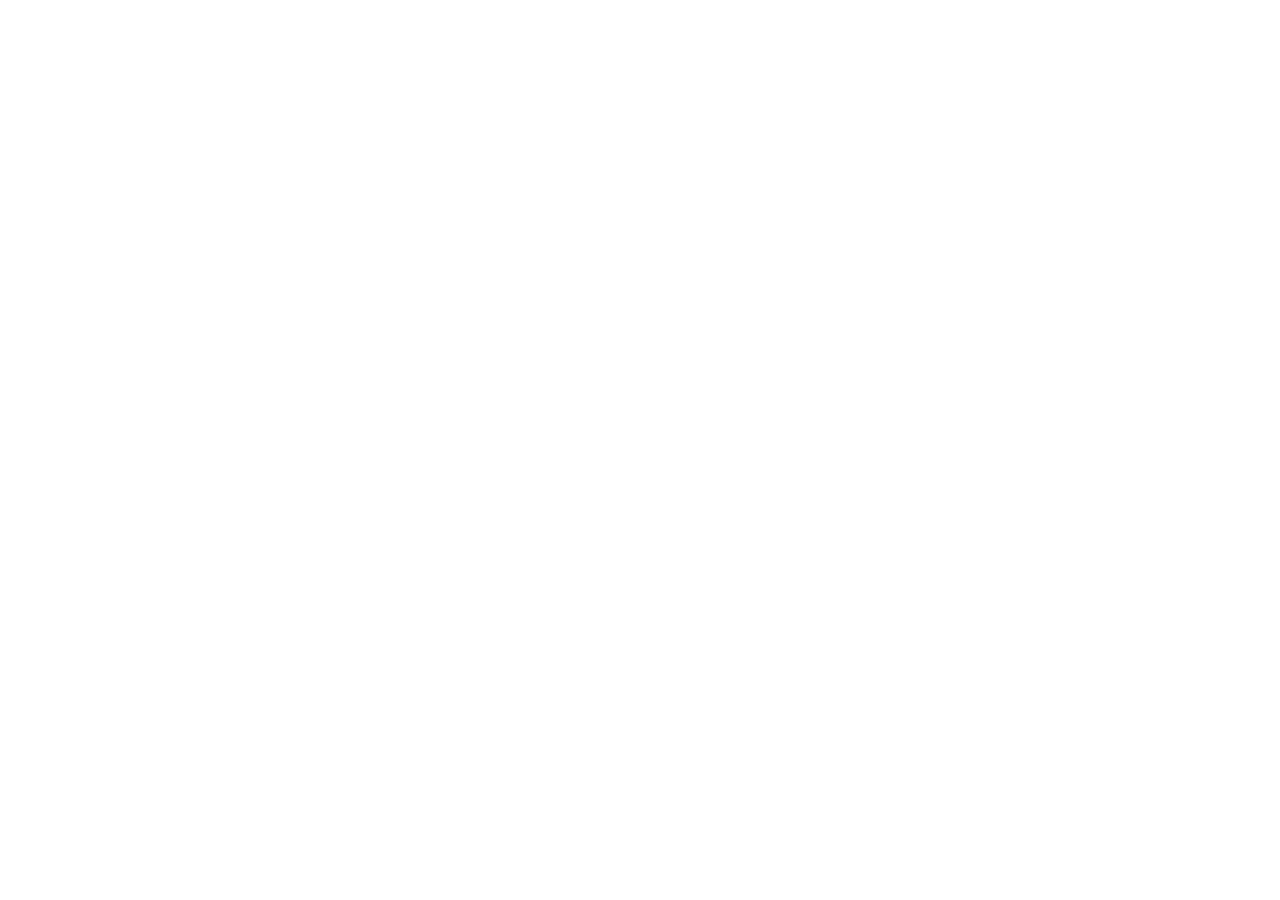
==== index.html @ e165a256 "Update index.html" ====
<!DOCTYPE html>
<html lang="en">

<head>
    <meta charset="UTF-8">
    <meta name="viewport" content="width=device-width, initial-scale=1.0">

    <title>Amruth Sagar HV | System Administrator | Cybersecurity</title>

    <meta name="description"
        content="Amruth Sagar HV - System Administrator, Linux Administrator, Windows Administrator, Network Support, Troubleshooting, Ethical Hacking and Security Researching.">

    <meta name="author" content="Amruth Sagar HV">

    <!-- Google Fonts -->
    <link rel="preconnect" href="https://fonts.googleapis.com">
    <link rel="preconnect" href="https://fonts.gstatic.com" crossorigin>

    <link
        href="https://fonts.googleapis.com/css2?family=Fira+Code:wght@300;400;500;600;700&family=Orbitron:wght@400;500;600;700;800;900&display=swap"
        rel="stylesheet">

    <style>

        /* =========================================================
           GLOBAL
        ========================================================= */

        :root {
            --bg: #020604;
            --bg2: #050b08;
            --panel: #07110c;
            --panel2: #0a1710;

            --green: #00ff66;
            --green2: #00cc55;
            --green3: #00ff9c;

            --text: #d8ffe5;
            --muted: #78a98a;

            --border: rgba(0,255,102,0.22);

            --shadow:
                0 0 10px rgba(0,255,102,0.12),
                0 0 30px rgba(0,255,102,0.06);

            --danger: #ff315d;
            --warning: #ffe600;
        }

        * {
            margin: 0;
            padding: 0;
            box-sizing: border-box;
        }

        html {
            scroll-behavior: smooth;
            background: var(--bg);
        }

        body {
            background:
                radial-gradient(circle at 20% 10%, rgba(0,255,102,0.07), transparent 25%),
                radial-gradient(circle at 80% 40%, rgba(0,255,156,0.04), transparent 25%),
                var(--bg);

            color: var(--text);

            font-family: "Fira Code", monospace;

            overflow-x: hidden;
        }

        a {
            color: inherit;
            text-decoration: none;
        }

        ::selection {
            background: var(--green);
            color: #000;
        }


        /* =========================================================
           MATRIX BACKGROUND
        ========================================================= */

        #matrix {
            position: fixed;
            inset: 0;

            width: 100%;
            height: 100%;

            z-index: -5;

            opacity: 0.11;

            pointer-events: none;
        }


        /* =========================================================
           SCANLINES
        ========================================================= */

        body::before {
            content: "";

            position: fixed;
            inset: 0;

            pointer-events: none;

            z-index: 9999;

            background:
                repeating-linear-gradient(
                    to bottom,
                    rgba(0,255,102,0.025) 0px,
                    rgba(0,255,102,0.025) 1px,
                    transparent 1px,
                    transparent 4px
                );

            opacity: 0.45;
        }


        /* =========================================================
           CYBER GRID
        ========================================================= */

        body::after {
            content: "";

            position: fixed;
            inset: 0;

            pointer-events: none;

            z-index: -4;

            background-image:
                linear-gradient(rgba(0,255,102,0.025) 1px, transparent 1px),
                linear-gradient(90deg, rgba(0,255,102,0.025) 1px, transparent 1px);

            background-size: 50px 50px;

            mask-image: linear-gradient(
                to bottom,
                black,
                transparent 85%
            );
        }


        /* =========================================================
           HEADER
        ========================================================= */

        header {
            position: fixed;

            top: 0;
            left: 0;

            width: 100%;

            z-index: 1000;

            background: rgba(2,6,4,0.90);

            backdrop-filter: blur(12px);

            border-bottom: 1px solid var(--border);

            box-shadow:
                0 0 25px rgba(0,255,102,0.06);
        }

        .nav-container {
            max-width: 1250px;

            margin: auto;

            min-height: 75px;

            padding: 0 25px;

            display: flex;

            align-items: center;

            justify-content: space-between;
        }

        .brand {
            font-family: "Orbitron", sans-serif;

            font-weight: 700;

            color: var(--green);

            font-size: 20px;

            letter-spacing: 1px;

            text-shadow:
                0 0 5px var(--green),
                0 0 15px rgba(0,255,102,0.35);
        }

        .brand::before {
            content: "> ";

            color: var(--green3);
        }

        .brand span {
            color: white;
        }

        nav ul {
            display: flex;

            list-style: none;

            gap: 8px;
        }

        nav a {
            display: block;

            padding: 11px 14px;

            color: #91bda0;

            font-size: 13px;

            border: 1px solid transparent;

            transition: 0.3s;
        }

        nav a:hover,
        nav li.active a {
            color: var(--green);

            border-color: var(--border);

            background: rgba(0,255,102,0.05);

            box-shadow:
                inset 0 0 15px rgba(0,255,102,0.04),
                0 0 12px rgba(0,255,102,0.08);
        }

        nav a::before {
            content: "[ ";

            color: #345840;
        }

        nav a::after {
            content: " ]";

            color: #345840;
        }

        .menu-btn {
            display: none;

            border: 1px solid var(--green);

            background: transparent;

            color: var(--green);

            padding: 8px 12px;

            cursor: pointer;

            font-size: 20px;
        }


        /* =========================================================
           HERO
        ========================================================= */

        #header {
            min-height: 100vh;

            display: flex;

            align-items: center;

            justify-content: center;

            position: relative;

            padding: 100px 20px 60px;

            overflow: hidden;
        }

        .hero {
            width: 100%;

            max-width: 1100px;

            margin: auto;

            position: relative;

            z-index: 2;
        }

        .terminal-window {
            background:
                linear-gradient(
                    145deg,
                    rgba(0,255,102,0.04),
                    rgba(0,0,0,0.20)
                );

            border: 1px solid rgba(0,255,102,0.28);

            box-shadow:
                0 0 30px rgba(0,255,102,0.07),
                inset 0 0 50px rgba(0,255,102,0.015);

            border-radius: 8px;

            overflow: hidden;
        }

        .terminal-header {
            height: 42px;

            display: flex;

            align-items: center;

            padding: 0 15px;

            border-bottom: 1px solid rgba(0,255,102,0.15);

            background: rgba(0,255,102,0.025);
        }

        .terminal-dot {
            width: 11px;
            height: 11px;

            border-radius: 50%;

            margin-right: 8px;

            border: 1px solid rgba(255,255,255,0.2);
        }

        .terminal-dot.red {
            background: #ff315d;
        }

        .terminal-dot.yellow {
            background: #ffe600;
        }

        .terminal-dot.green {
            background: #00ff66;
        }

        .terminal-title {
            margin-left: 12px;

            color: #628a70;

            font-size: 12px;
        }

        .terminal-body {
            padding: 55px 60px 65px;
        }

        .terminal-line {
            color: var(--green);

            font-size: 15px;

            margin-bottom: 20px;
        }

        .terminal-line span {
            color: white;
        }

        .hero h1 {
            font-family: "Orbitron", sans-serif;

            font-size: clamp(40px, 7vw, 82px);

            line-height: 1;

            color: #f0fff5;

            letter-spacing: 2px;

            margin-bottom: 18px;

            text-shadow:
                0 0 8px rgba(255,255,255,0.18),
                0 0 25px rgba(0,255,102,0.16);
        }

        .hero h1 .green {
            color: var(--green);

            text-shadow:
                0 0 5px var(--green),
                0 0 25px rgba(0,255,102,0.3);
        }

        .hero-role {
            font-family: "Orbitron", sans-serif;

            color: var(--green3);

            font-size: clamp(18px, 3vw, 28px);

            letter-spacing: 3px;

            margin-bottom: 25px;
        }

        .hero-role::before {
            content: "root@amruth:~$ ";

            color: #5c8469;

            font-family: "Fira Code", monospace;

            font-size: 14px;

            letter-spacing: 0;
        }

        .typing {
            min-height: 30px;

            color: #8fc8a2;

            font-size: 16px;

            margin-bottom: 32px;
        }

        .cursor {
            color: var(--green);

            animation: blink 0.8s infinite;
        }

        @keyframes blink {
            50% {
                opacity: 0;
            }
        }


        /* =========================================================
           STATUS
        ========================================================= */

        .status-grid {
            display: grid;

            grid-template-columns:
                repeat(4, 1fr);

            gap: 12px;

            margin: 30px 0;
        }

        .status-box {
            border: 1px solid rgba(0,255,102,0.18);

            background: rgba(0,255,102,0.025);

            padding: 15px;

            text-align: center;
        }

        .status-box small {
            display: block;

            color: #527961;

            font-size: 10px;

            text-transform: uppercase;

            margin-bottom: 7px;
        }

        .status-box strong {
            color: var(--green);

            font-size: 14px;
        }

        .online-dot {
            display: inline-block;

            width: 7px;
            height: 7px;

            border-radius: 50%;

            background: var(--green);

            box-shadow:
                0 0 7px var(--green);

            margin-right: 5px;
        }


        /* =========================================================
           BUTTONS
        ========================================================= */

        .button-row {
            display: flex;

            gap: 15px;

            flex-wrap: wrap;

            margin-top: 30px;
        }

        .cyber-btn {
            display: inline-flex;

            align-items: center;

            justify-content: center;

            min-width: 190px;

            padding: 14px 22px;

            color: var(--green);

            background: rgba(0,255,102,0.025);

            border: 1px solid var(--green);

            font-family: "Fira Code", monospace;

            font-size: 13px;

            font-weight: 600;

            transition: 0.3s;

            position: relative;

            overflow: hidden;
        }

        .cyber-btn:hover {
            background: var(--green);

            color: #000;

            box-shadow:
                0 0 10px var(--green),
                0 0 30px rgba(0,255,102,0.25);

            transform: translateY(-2px);
        }

        .cyber-btn::before {
            content: "> ";

            margin-right: 8px;
        }

        .cyber-btn.secondary {
            border-color: #40694d;

            color: #90b89c;
        }

        .cyber-btn.secondary:hover {
            color: #000;

            background: var(--green3);

            border-color: var(--green3);
        }


        /* =========================================================
           SECTION
        ========================================================= */

        section {
            padding: 110px 20px;

            position: relative;
        }

        .section-container {
            max-width: 1200px;

            margin: auto;
        }

        .section-heading {
            margin-bottom: 55px;
        }

        .section-command {
            color: #557d63;

            font-size: 13px;

            margin-bottom: 12px;
        }

        .section-command span {
            color: var(--green);
        }

        .section-heading h2 {
            font-family: "Orbitron", sans-serif;

            color: white;

            font-size: clamp(27px, 5vw, 45px);

            letter-spacing: 1px;
        }

        .section-heading h2 span {
            color: var(--green);
        }

        .section-heading p {
            margin-top: 12px;

            color: #668c74;

            font-size: 13px;
        }


        /* =========================================================
           PORTFOLIO
        ========================================================= */

        #portfolio {
            border-top: 1px solid rgba(0,255,102,0.08);
        }

        .portfolio-grid {
            display: grid;

            grid-template-columns:
                repeat(4, 1fr);

            gap: 18px;
        }

        .portfolio-card {
            position: relative;

            min-height: 270px;

            overflow: hidden;

            background: var(--panel);

            border: 1px solid rgba(0,255,102,0.18);

            transition: 0.4s;
        }

        .portfolio-card:hover {
            border-color: var(--green);

            transform: translateY(-7px);

            box-shadow:
                0 0 15px rgba(0,255,102,0.14),
                0 15px 35px rgba(0,0,0,0.35);
        }

        .portfolio-card img {
            width: 100%;

            height: 170px;

            object-fit: cover;

            display: block;

            opacity: 0.55;

            filter:
                grayscale(60%)
                contrast(1.15);

            transition: 0.4s;
        }

        .portfolio-card:hover img {
            opacity: 0.28;

            transform: scale(1.05);

            filter:
                grayscale(30%)
                contrast(1.25);
        }

        .portfolio-overlay {
            position: absolute;

            inset: 0;

            background:
                linear-gradient(
                    transparent 25%,
                    rgba(2,6,4,0.98) 72%
                );
        }

        .portfolio-content {
            position: absolute;

            left: 18px;
            right: 18px;
            bottom: 17px;
        }

        .portfolio-number {
            color: #4b7258;

            font-size: 10px;

            margin-bottom: 7px;
        }

        .portfolio-content h3 {
            font-family: "Orbitron", sans-serif;

            color: white;

            font-size: 15px;

            margin-bottom: 12px;
        }

        .portfolio-content h3 span {
            color: var(--green);
        }

        .portfolio-links {
            display: flex;

            gap: 10px;
        }

        .portfolio-links a {
            width: 29px;
            height: 29px;

            display: flex;

            align-items: center;
            justify-content: center;

            border: 1px solid rgba(0,255,102,0.22);

            color: #72a382;

            font-size: 11px;

            transition: 0.3s;
        }

        .portfolio-links a:hover {
            color: #000;

            background: var(--green);

            border-color: var(--green);

            box-shadow: 0 0 10px rgba(0,255,102,0.4);
        }

        .view-all {
            display: block;

            width: max-content;

            margin: 45px auto 0;

            padding: 13px 25px;

            border: 1px solid #456d51;

            color: #86ad92;

            font-size: 13px;

            transition: 0.3s;
        }

        .view-all:hover {
            border-color: var(--green);

            color: var(--green);

            box-shadow: 0 0 15px rgba(0,255,102,0.1);
        }


        /* =========================================================
           SKILLS
        ========================================================= */

        #services {
            background:
                linear-gradient(
                    180deg,
                    rgba(0,255,102,0.015),
                    rgba(0,0,0,0.18)
                );
        }

        .skills-terminal {
            background: var(--panel);

            border: 1px solid rgba(0,255,102,0.20);

            padding: 30px;

            box-shadow: var(--shadow);
        }

        .skill {
            margin-bottom: 28px;
        }

        .skill:last-child {
            margin-bottom: 0;
        }

        .skill-top {
            display: flex;

            justify-content: space-between;

            margin-bottom: 9px;

            color: #a6d4b4;

            font-size: 13px;
        }

        .skill-top strong {
            color: var(--green);

            font-weight: 500;
        }

        .skill-bar {
            width: 100%;

            height: 8px;

            background: #0d1c13;

            border: 1px solid rgba(0,255,102,0.10);

            overflow: hidden;
        }

        .skill-fill {
            height: 100%;

            width: 0;

            background:
                repeating-linear-gradient(
                    90deg,
                    var(--green) 0,
                    var(--green) 8px,
                    #008f43 8px,
                    #008f43 10px
                );

            box-shadow:
                0 0 10px rgba(0,255,102,0.4);

            transition:
                width 1.5s cubic-bezier(.17,.67,.25,1);
        }

        .skill-meta {
            color: #42634d;

            font-size: 10px;

            margin-top: 6px;
        }


        /* =========================================================
           CONTACT
        ========================================================= */

        #contact {
            border-top: 1px solid rgba(0,255,102,0.08);
        }

        .contact-grid {
            display: grid;

            grid-template-columns:
                1fr 1fr;

            gap: 35px;
        }

        .contact-terminal,
        .contact-info {
            background: var(--panel);

            border: 1px solid rgba(0,255,102,0.18);

            padding: 30px;

            box-shadow: var(--shadow);
        }

        .terminal-label {
            color: var(--green);

            font-size: 12px;

            margin-bottom: 25px;
        }

        .contact-form input,
        .contact-form textarea {
            width: 100%;

            margin-bottom: 15px;

            padding: 14px 15px;

            background: #030906;

            border: 1px solid #1b3a25;

            color: var(--text);

            font-family: "Fira Code", monospace;

            outline: none;

            transition: 0.3s;
        }

        .contact-form textarea {
            resize: vertical;

            min-height: 145px;
        }

        .contact-form input:focus,
        .contact-form textarea:focus {
            border-color: var(--green);

            box-shadow:
                0 0 12px rgba(0,255,102,0.08);
        }

        .contact-form input::placeholder,
        .contact-form textarea::placeholder {
            color: #41614b;
        }

        .submit-btn {
            width: 100%;

            padding: 14px;

            background: transparent;

            border: 1px solid var(--green);

            color: var(--green);

            font-family: "Fira Code", monospace;

            font-weight: 600;

            cursor: pointer;

            transition: 0.3s;
        }

        .submit-btn:hover {
            color: #000;

            background: var(--green);

            box-shadow: 0 0 20px rgba(0,255,102,0.25);
        }

        .contact-item {
            display: flex;

            gap: 17px;

            padding: 20px 0;

            border-bottom: 1px dashed rgba(0,255,102,0.13);
        }

        .contact-item:last-child {
            border-bottom: none;
        }

        .contact-icon {
            min-width: 40px;

            height: 40px;

            display: flex;

            align-items: center;
            justify-content: center;

            border: 1px solid var(--green);

            color: var(--green);

            font-size: 13px;

            box-shadow:
                0 0 10px rgba(0,255,102,0.08);
        }

        .contact-item small {
            display: block;

            color: #4c7458;

            font-size: 10px;

            text-transform: uppercase;

            margin-bottom: 6px;
        }

        .contact-item p,
        .contact-item a {
            color: #a5cdb1;

            font-size: 13px;

            line-height: 1.7;
        }

        .contact-item a:hover {
            color: var(--green);
        }

        .social-links {
            display: flex;

            gap: 10px;

            margin-top: 25px;
        }

        .social-links a {
            width: 42px;
            height: 42px;

            display: flex;

            align-items: center;
            justify-content: center;

            border: 1px solid #31553b;

            color: #7aa487;

            font-size: 12px;

            transition: 0.3s;
        }

        .social-links a:hover {
            color: #000;

            background: var(--green);

            border-color: var(--green);

            box-shadow: 0 0 12px rgba(0,255,102,0.35);
        }


        /* =========================================================
           FOOTER
        ========================================================= */

        footer {
            border-top: 1px solid rgba(0,255,102,0.15);

            background: #010302;

            padding: 28px 20px;
        }

        .footer-container {
            max-width: 1200px;

            margin: auto;

            display: flex;

            justify-content: space-between;

            gap: 20px;

            flex-wrap: wrap;

            color: #52745d;

            font-size: 11px;
        }

        .footer-container strong {
            color: var(--green);
        }

        .footer-right a {
            color: #78a184;
        }

        .footer-right a:hover {
            color: var(--green);
        }


        /* =========================================================
           GLITCH EFFECT
        ========================================================= */

        .glitch {
            position: relative;
        }

        .glitch::before,
        .glitch::after {
            content: attr(data-text);

            position: absolute;

            left: 0;
            top: 0;

            width: 100%;

            overflow: hidden;

            opacity: 0;
        }

        .glitch:hover::before {
            opacity: 0.6;

            color: #00ffff;

            transform: translate(2px, -1px);
        }

        .glitch:hover::after {
            opacity: 0.5;

            color: #ff0055;

            transform: translate(-2px, 1px);
        }


        /* =========================================================
           SCROLL TOP
        ========================================================= */

        #topBtn {
            position: fixed;

            right: 20px;
            bottom: 20px;

            width: 42px;
            height: 42px;

            display: none;

            align-items: center;
            justify-content: center;

            border: 1px solid var(--green);

            background: rgba(2,6,4,0.9);

            color: var(--green);

            cursor: pointer;

            z-index: 100;

            transition: 0.3s;
        }

        #topBtn:hover {
            color: #000;

            background: var(--green);

            box-shadow: 0 0 15px rgba(0,255,102,0.35);
        }


        /* =========================================================
           RESPONSIVE
        ========================================================= */

        @media (max-width: 1000px) {

            .portfolio-grid {
                grid-template-columns:
                    repeat(2, 1fr);
            }

            .status-grid {
                grid-template-columns:
                    repeat(2, 1fr);
            }

        }


        @media (max-width: 800px) {

            .menu-btn {
                display: block;
            }

            nav {
                position: absolute;

                top: 75px;
                left: 0;

                width: 100%;

                display: none;

                background: rgba(2,6,4,0.98);

                border-bottom: 1px solid var(--border);
            }

            nav.open {
                display: block;
            }

            nav ul {
                flex-direction: column;

                padding: 15px 20px;
            }

            nav a {
                width: 100%;
            }

            .terminal-body {
                padding: 40px 25px 45px;
            }

            .contact-grid {
                grid-template-columns: 1fr;
            }

        }


        @media (max-width: 600px) {

            .brand {
                font-size: 15px;
            }

            .hero h1 {
                font-size: 38px;
            }

            .hero-role {
                font-size: 17px;

                letter-spacing: 1px;
            }

            .hero-role::before {
                display: block;

                margin-bottom: 7px;
            }

            .status-grid {
                grid-template-columns:
                    repeat(2, 1fr);
            }

            .portfolio-grid {
                grid-template-columns: 1fr;
            }

            .button-row {
                flex-direction: column;
            }

            .cyber-btn {
                width: 100%;
            }

            section {
                padding: 80px 15px;
            }

            .contact-terminal,
            .contact-info,
            .skills-terminal {
                padding: 22px;
            }

        }

    </style>
</head>


<body>

    <!-- =========================================================
         MATRIX CANVAS
    ========================================================== -->

    <canvas id="matrix"></canvas>


    <!-- =========================================================
         HEADER / NAVIGATION
    ========================================================== -->

    <header>

        <div class="nav-container">

            <a href="#header" class="brand">
                AMRUTH <span>SAGAR HV</span>
            </a>

            <button class="menu-btn" id="menuBtn">
                ☰
            </button>

            <nav id="mainNav">

                <ul>

                    <li class="active">
                        <a href="#header">HOME</a>
                    </li>

                    <li>
                        <a href="#portfolio">PORTFOLIO</a>
                    </li>

                    <li>
                        <a href="#services">SKILLS</a>
                    </li>

                    <li>
                        <a href="experience.html">
                            EXPERIENCE
                        </a>
                    </li>

                    <li>
                        <a href="certificate.html">
                            CERTIFICATES
                        </a>
                    </li>

                    <li>
                        <a href="#contact">
                            CONTACT
                        </a>
                    </li>

                </ul>

            </nav>

        </div>

    </header>


    <!-- =========================================================
         HERO
    ========================================================== -->

    <section id="header">

        <div class="hero">

            <div class="terminal-window">

                <div class="terminal-header">

                    <span class="terminal-dot red"></span>
                    <span class="terminal-dot yellow"></span>
                    <span class="terminal-dot green"></span>

                    <span class="terminal-title">
                        amruth@cyber-terminal — bash
                    </span>

                </div>


                <div class="terminal-body">

                    <div class="terminal-line">
                        root@amruth:~$ <span>whoami</span>
                    </div>

                    <h1 class="glitch"
                        data-text="AMRUTH SAGAR HV">

                        AMRUTH
                        <span class="green">SAGAR HV</span>

                    </h1>


                    <div class="hero-role">
                        SYSTEM ADMINISTRATOR
                    </div>


                    <div class="typing">
                        <span id="typingText"></span>
                        <span class="cursor">█</span>
                    </div>


                    <div class="status-grid">

                        <div class="status-box">

                            <small>
                                System Status
                            </small>

                            <strong>
                                <span class="online-dot"></span>
                                ONLINE
                            </strong>

                        </div>


                        <div class="status-box">

                            <small>
                                Security
                            </small>

                            <strong>
                                ACTIVE
                            </strong>

                        </div>


                        <div class="status-box">

                            <small>
                                Experience
                            </small>

                            <strong>
                                5+ YEARS
                            </strong>

                        </div>


                        <div class="status-box">

                            <small>
                                Location
                            </small>

                            <strong>
                                BANGALORE
                            </strong>

                        </div>

                    </div>


                    <div class="terminal-line">

                        root@amruth:~$
                        <span>
                            ./open_door_to_dream_job.sh
                        </span>

                    </div>


                    <p style="
                        color:#79a88a;
                        font-size:13px;
                        line-height:1.8;
                        max-width:750px;
                    ">

                        Open Doors to Your Dream Job.

                    </p>


                    <div class="button-row">

                        <a href="Profile.html"
                           target="_blank"
                           class="cyber-btn">

                            HIRE ME

                        </a>


                        <a href="https://drive.google.com/file/d/1grGt3zdB8XJQid092lBFXY9HH1V1qfPr/view?usp=sharing"
                           target="_blank"
                           class="cyber-btn secondary">

                            DOWNLOAD RESUME

                        </a>

                    </div>

                </div>

            </div>

        </div>

    </section>


    <!-- =========================================================
         PORTFOLIO
    ========================================================== -->

    <section id="portfolio">

        <div class="section-container">

            <div class="section-heading">

                <div class="section-command">
                    root@amruth:~$ <span>ls ./portfolio</span>
                </div>

                <h2>
                    Latest <span>Works</span>
                </h2>

                <p>
                    Technical administration, infrastructure,
                    networking and cybersecurity capabilities.
                </p>

            </div>


            <div class="portfolio-grid">


                <!-- Windows -->

                <div class="portfolio-card">

                    <img src="img/work1.jpg"
                         alt="Windows Administration">

                    <div class="portfolio-overlay"></div>

                    <div class="portfolio-content">

                        <div class="portfolio-number">
                            [01] / SYSTEM
                        </div>

                        <h3>
                            Windows <span>Administration</span>
                        </h3>

                        <div class="portfolio-links">

                            <a href="https://www.linkedin.com/in/amruth-sagar-hv-542298276/"
                               target="_blank"
                               title="LinkedIn">
                                IN
                            </a>

                            <a href="https://www.github.com/hvamruth"
                               target="_blank"
                               title="GitHub">
                                GH
                            </a>

                            <a href="https://www.youtube.com/@funtechhub9061"
                               target="_blank"
                               title="YouTube">
                                YT
                            </a>

                        </div>

                    </div>

                </div>


                <!-- Linux -->

                <div class="portfolio-card">

                    <img src="img/work2.jpg"
                         alt="Linux Administration">

                    <div class="portfolio-overlay"></div>

                    <div class="portfolio-content">

                        <div class="portfolio-number">
                            [02] / SYSTEM
                        </div>

                        <h3>
                            Linux <span>Administration</span>
                        </h3>

                        <div class="portfolio-links">

                            <a href="https://www.linkedin.com/in/amruth-sagar-hv-542298276/"
                               target="_blank">
                                IN
                            </a>

                            <a href="https://www.github.com/hvamruth"
                               target="_blank">
                                GH
                            </a>

                            <a href="https://www.youtube.com/@funtechhub9061"
                               target="_blank">
                                YT
                            </a>

                        </div>

                    </div>

                </div>


                <!-- Networking -->

                <div class="portfolio-card">

                    <img src="img/work3.png"
                         alt="Networking">

                    <div class="portfolio-overlay"></div>

                    <div class="portfolio-content">

                        <div class="portfolio-number">
                            [03] / NETWORK
                        </div>

                        <h3>
                            Net<span>working</span>
                        </h3>

                        <div class="portfolio-links">

                            <a href="https://www.linkedin.com/in/amruth-sagar-hv-542298276/"
                               target="_blank">
                                IN
                            </a>

                            <a href="https://www.github.com/hvamruth"
                               target="_blank">
                                GH
                            </a>

                            <a href="https://www.youtube.com/@funtechhub9061"
                               target="_blank">
                                YT
                            </a>

                        </div>

                    </div>

                </div>


                <!-- Troubleshooting -->

                <div class="portfolio-card">

                    <img src="img/work7.jpg"
                         alt="Troubleshooting">

                    <div class="portfolio-overlay"></div>

                    <div class="portfolio-content">

                        <div class="portfolio-number">
                            [04] / SUPPORT
                        </div>

                        <h3>
                            Trouble <span>shooting</span>
                        </h3>

                        <div class="portfolio-links">

                            <a href="https://www.linkedin.com/in/amruth-sagar-hv-542298276/"
                               target="_blank">
                                IN
                            </a>

                            <a href="https://www.github.com/hvamruth"
                               target="_blank">
                                GH
                            </a>

                            <a href="https://www.youtube.com/@funtechhub9061"
                               target="_blank">
                                YT
                            </a>

                        </div>

                    </div>

                </div>


                <!-- Mail -->

                <div class="portfolio-card">

                    <img src="img/work8.png"
                         alt="Mail Configuration">

                    <div class="portfolio-overlay"></div>

                    <div class="portfolio-content">

                        <div class="portfolio-number">
                            [05] / COMMUNICATION
                        </div>

                        <h3>
                            Mail <span>Configuration</span>
                        </h3>

                        <div class="portfolio-links">

                            <a href="https://www.linkedin.com/in/amruth-sagar-hv-542298276/"
                               target="_blank">
                                IN
                            </a>

                            <a href="https://www.github.com/hvamruth"
                               target="_blank">
                                GH
                            </a>

                            <a href="https://www.youtube.com/@funtechhub9061"
                               target="_blank">
                                YT
                            </a>

                        </div>

                    </div>

                </div>


                <!-- CTF -->

                <div class="portfolio-card">

                    <img src="img/work4.png"
                         alt="CTF Challenge">

                    <div class="portfolio-overlay"></div>

                    <div class="portfolio-content">

                        <div class="portfolio-number">
                            [06] / SECURITY
                        </div>

                        <h3>
                            CTF <span>Challenge</span>
                        </h3>

                        <div class="portfolio-links">

                            <a href="https://www.linkedin.com/in/amruth-sagar-hv-542298276/"
                               target="_blank">
                                IN
                            </a>

                            <a href="https://www.github.com/hvamruth"
                               target="_blank">
                                GH
                            </a>

                            <a href="https://www.youtube.com/@funtechhub9061"
                               target="_blank">
                                YT
                            </a>

                        </div>

                    </div>

                </div>


                <!-- Security Research -->

                <div class="portfolio-card">

                    <img src="img/work5.jpg"
                         alt="Security Researching">

                    <div class="portfolio-overlay"></div>

                    <div class="portfolio-content">

                        <div class="portfolio-number">
                            [07] / SECURITY
                        </div>

                        <h3>
                            Security <span>Researching</span>
                        </h3>

                        <div class="portfolio-links">

                            <a href="https://www.linkedin.com/in/amruth-sagar-hv-542298276/"
                               target="_blank">
                                IN
                            </a>

                            <a href="https://www.github.com/hvamruth"
                               target="_blank">
                                GH
                            </a>

                            <a href="https://www.youtube.com/@funtechhub9061"
                               target="_blank">
                                YT
                            </a>

                        </div>

                    </div>

                </div>


                <!-- Backup -->

                <div class="portfolio-card">

                    <img src="img/work6.jpg"
                         alt="Data Backup and Recovery">

                    <div class="portfolio-overlay"></div>

                    <div class="portfolio-content">

                        <div class="portfolio-number">
                            [08] / DATA
                        </div>

                        <h3>
                            Data Backup and
                            <span>Recovery</span>
                        </h3>

                        <div class="portfolio-links">

                            <a href="https://www.linkedin.com/in/amruth-sagar-hv-542298276/"
                               target="_blank">
                                IN
                            </a>

                            <a href="https://www.github.com/hvamruth"
                               target="_blank">
                                GH
                            </a>

                            <a href="https://www.youtube.com/@funtechhub9061"
                               target="_blank">
                                YT
                            </a>

                        </div>

                    </div>

                </div>


            </div>


            <a href="https://github.com/hvamruth"
               target="_blank"
               class="view-all">

                root@amruth:~$ view_all --github

            </a>

        </div>

    </section>


    <!-- =========================================================
         SKILLS
    ========================================================== -->

    <section id="services">

        <div class="section-container">

            <div class="section-heading">

                <div class="section-command">
                    root@amruth:~$ <span>./security_profile.sh</span>
                </div>

                <h2>
                    Some Cool <span>Skills</span> About Me
                </h2>

                <p>
                    Core technical capabilities and security-focused skills.
                </p>

            </div>


            <div class="skills-terminal">

                <!-- Windows -->

                <div class="skill">

                    <div class="skill-top">

                        <span>
                            Windows Administration
                        </span>

                        <strong>
                            95%
                        </strong>

                    </div>

                    <div class="skill-bar">
                        <div class="skill-fill"
                             data-width="95%">
                        </div>
                    </div>

                    <div class="skill-meta">
                        SYS_ADMIN :: WINDOWS
                    </div>

                </div>


                <!-- Linux -->

                <div class="skill">

                    <div class="skill-top">

                        <span>
                            Linux Administration
                        </span>

                        <strong>
                            90%
                        </strong>

                    </div>

                    <div class="skill-bar">
                        <div class="skill-fill"
                             data-width="90%">
                        </div>
                    </div>

                    <div class="skill-meta">
                        SYS_ADMIN :: LINUX
                    </div>

                </div>


                <!-- Networking -->

                <div class="skill">

                    <div class="skill-top">

                        <span>
                            Networking
                        </span>

                        <strong>
                            85%
                        </strong>

                    </div>

                    <div class="skill-bar">
                        <div class="skill-fill"
                             data-width="85%">
                        </div>
                    </div>

                    <div class="skill-meta">
                        INFRASTRUCTURE :: NETWORK
                    </div>

                </div>


                <!-- Troubleshooting -->

                <div class="skill">

                    <div class="skill-top">

                        <span>
                            Troubleshooting
                        </span>

                        <strong>
                            90%
                        </strong>

                    </div>

                    <div class="skill-bar">
                        <div class="skill-fill"
                             data-width="90%">
                        </div>
                    </div>

                    <div class="skill-meta">
                        SUPPORT :: TROUBLESHOOTING
                    </div>

                </div>


                <!-- Ethical Hacking -->

                <div class="skill">

                    <div class="skill-top">

                        <span>
                            Ethical Hacking
                        </span>

                        <strong>
                            80%
                        </strong>

                    </div>

                    <div class="skill-bar">
                        <div class="skill-fill"
                             data-width="80%">
                        </div>
                    </div>

                    <div class="skill-meta">
                        SECURITY :: ETHICAL_HACKING
                    </div>

                </div>


                <!-- Security Researching -->

                <div class="skill">

                    <div class="skill-top">

                        <span>
                            Security Researching
                        </span>

                        <strong>
                            80%
                        </strong>

                    </div>

                    <div class="skill-bar">
                        <div class="skill-fill"
                             data-width="80%">
                        </div>
                    </div>

                    <div class="skill-meta">
                        SECURITY :: RESEARCH
                    </div>

                </div>

            </div>

        </div>

    </section>


    <!-- =========================================================
         CONTACT
    ========================================================== -->

    <section id="contact">

        <div class="section-container">

            <div class="section-heading">

                <div class="section-command">
                    root@amruth:~$ <span>connect --secure</span>
                </div>

                <h2>
                    Contact <span>Me</span>
                </h2>

                <p>
                    Initiate a secure communication request.
                </p>

            </div>


            <div class="contact-grid">


                <!-- Contact Form -->

                <div class="contact-terminal">

                    <div class="terminal-label">
                        &gt; SECURE_MESSAGE_INTERFACE
                    </div>

                    <form class="contact-form"
                          action="form.php"
                          method="POST">

                        <input
                            type="text"
                            name="name"
                            placeholder="Enter your name..."
                            required
                        >

                        <input
                            type="email"
                            name="email"
                            placeholder="Enter your email..."
                            required
                        >

                        <textarea
                            name="message"
                            placeholder="Say Something..."
                            required
                        ></textarea>

                        <button
                            type="submit"
                            class="submit-btn">

                            [ SEND MESSAGE ]

                        </button>

                    </form>

                </div>


                <!-- Contact Information -->

                <div class="contact-info">

                    <div class="terminal-label">
                        &gt; USER_CONTACT_DATA
                    </div>


                    <div class="contact-item">

                        <div class="contact-icon">
                            LOC
                        </div>

                        <div>

                            <small>
                                Address
                            </small>

                            <p>
                                9/A, Balaji Greens Layout,
                                Jarak Bande Kaval East,
                                Near Shamrajpura Attur Post
                                Yelahanka,
                                Bangalore - 560064
                            </p>

                        </div>

                    </div>


                    <div class="contact-item">

                        <div class="contact-icon">
                            TEL
                        </div>

                        <div>

                            <small>
                                Cell No
                            </small>

                            <p>
                                <a href="tel:+919591478095">
                                    +91-95914-78095
                                </a>
                                <br>
                                <a href="tel:+918660064469">
                                    8660064469
                                </a>
                            </p>

                        </div>

                    </div>


                    <div class="contact-item">

                        <div class="contact-icon">
                            @
                        </div>

                        <div>

                            <small>
                                Email
                            </small>

                            <p>
                                <a href="mailto:amsgr4@gmail.com">
                                    amsgr4@gmail.com
                                </a>
                            </p>

                        </div>

                    </div>


                    <div class="social-links">

                        <a href="#"
                           title="Facebook">
                            FB
                        </a>

                        <a href="https://www.linkedin.com/in/amruth-sagar-hv-542298276/"
                           target="_blank"
                           title="LinkedIn">
                            IN
                        </a>

                        <a href="https://www.youtube.com/@funtechhub9061"
                           target="_blank"
                           title="YouTube">
                            YT
                        </a>

                    </div>

                </div>

            </div>

        </div>

    </section>


    <!-- =========================================================
         FOOTER
    ========================================================== -->

    <footer>

        <div class="footer-container">

            <div>
                &copy; 2026
                <strong>Amruth Sagar HV</strong>
                — Developer
            </div>

            <div class="footer-right">

                Designed By

                <a href="selfdeveloped"
                   target="_blank">

                    SelfDeveloped

                </a>

            </div>

        </div>

    </footer>


    <!-- =========================================================
         SCROLL TOP
    ========================================================== -->

    <button id="topBtn"
            title="Back to top">

        ↑

    </button>


    <!-- =========================================================
         JAVASCRIPT
    ========================================================== -->

    <script>

        /* =====================================================
           MATRIX EFFECT
        ===================================================== */

        const canvas =
            document.getElementById("matrix");

        const ctx =
            canvas.getContext("2d");

        let width;
        let height;
        let columns;
        let drops;

        const characters =
            "01ABCDEFGHIJKLMNOPQRSTUVWXYZ#$%&@<>[]{}";

        function resizeMatrix() {

            width =
                canvas.width =
                window.innerWidth;

            height =
                canvas.height =
                window.innerHeight;

            columns =
                Math.floor(width / 18);

            drops =
                Array(columns).fill(1);
        }

        resizeMatrix();

        window.addEventListener(
            "resize",
            resizeMatrix
        );

        function drawMatrix() {

            ctx.fillStyle =
                "rgba(2,6,4,0.07)";

            ctx.fillRect(
                0,
                0,
                width,
                height
            );

            ctx.fillStyle =
                "#00ff66";

            ctx.font =
                "14px monospace";

            for (
                let i = 0;
                i < drops.length;
                i++
            ) {

                const text =
                    characters[
                        Math.floor(
                            Math.random() *
                            characters.length
                        )
                    ];

                ctx.fillText(
                    text,
                    i * 18,
                    drops[i] * 18
                );

                if (
                    drops[i] * 18 > height &&
                    Math.random() > 0.975
                ) {
                    drops[i] = 0;
                }

                drops[i]++;
            }

            requestAnimationFrame(
                drawMatrix
            );
        }

        drawMatrix();


        /* =====================================================
           TYPING EFFECT
        ===================================================== */

        const typingElement =
            document.getElementById(
                "typingText"
            );

        const typingLines = [

            "Initializing system administrator profile...",
            "Loading Windows administration modules...",
            "Loading Linux administration modules...",
            "Scanning network infrastructure...",
            "Running troubleshooting protocols...",
            "Initializing ethical hacking environment...",
            "Loading security research toolkit...",
            "System ready. Awaiting secure connection."

        ];

        let lineIndex = 0;
        let characterIndex = 0;
        let deleting = false;

        function typeEffect() {

            const currentLine =
                typingLines[lineIndex];

            if (!deleting) {

                typingElement.textContent =
                    currentLine.substring(
                        0,
                        characterIndex + 1
                    );

                characterIndex++;

                if (
                    characterIndex ===
                    currentLine.length
                ) {

                    deleting = true;

                    setTimeout(
                        typeEffect,
                        1800
                    );

                    return;
                }

            } else {

                typingElement.textContent =
                    currentLine.substring(
                        0,
                        characterIndex - 1
                    );

                characterIndex--;

                if (
                    characterIndex === 0
                ) {

                    deleting = false;

                    lineIndex =
                        (lineIndex + 1) %
                        typingLines.length;

                }

            }

            setTimeout(
                typeEffect,
                deleting ? 25 : 45
            );
        }

        typeEffect();


        /* =====================================================
           MOBILE MENU
        ===================================================== */

        const menuBtn =
            document.getElementById(
                "menuBtn"
            );

        const mainNav =
            document.getElementById(
                "mainNav"
            );

        menuBtn.addEventListener(
            "click",
            function () {

                mainNav.classList.toggle(
                    "open"
                );

            }
        );


        document.querySelectorAll(
            "#mainNav a"
        ).forEach(
            function (link) {

                link.addEventListener(
                    "click",
                    function () {

                        mainNav.classList.remove(
                            "open"
                        );

                    }
                );

            }
        );


        /* =====================================================
           SKILL ANIMATION
        ===================================================== */

        const skillFills =
            document.querySelectorAll(
                ".skill-fill"
            );

        const skillObserver =
            new IntersectionObserver(
                function (entries) {

                    entries.forEach(
                        function (entry) {

                            if (
                                entry.isIntersecting
                            ) {

                                const width =
                                    entry.target
                                    .dataset.width;

                                entry.target.style.width =
                                    width;

                            }

                        }
                    );

                },
                {
                    threshold: 0.25
                }
            );

        skillFills.forEach(
            function (skill) {

                skillObserver.observe(
                    skill
                );

            }
        );


        /* =====================================================
           ACTIVE NAVIGATION
        ===================================================== */

        const sections =
            document.querySelectorAll(
                "section"
            );

        const navLinks =
            document.querySelectorAll(
                "#mainNav a"
            );

        window.addEventListener(
            "scroll",
            function () {

                let current = "";

                sections.forEach(
                    function (section) {

                        const sectionTop =
                            section.offsetTop - 150;

                        if (
                            window.scrollY >=
                            sectionTop
                        ) {

                            current =
                                section.getAttribute(
                                    "id"
                                );

                        }

                    }
                );

                navLinks.forEach(
                    function (link) {

                        link.parentElement
                            .classList.remove(
                                "active"
                            );

                        if (
                            link.getAttribute(
                                "href"
                            ) ===
                            "#" + current
                        ) {

                            link.parentElement
                                .classList.add(
                                    "active"
                                );

                        }

                    }
                );

            }
        );


        /* =====================================================
           BACK TO TOP
        ===================================================== */

        const topBtn =
            document.getElementById(
                "topBtn"
            );

        window.addEventListener(
            "scroll",
            function () {

                if (
                    window.scrollY > 500
                ) {

                    topBtn.style.display =
                        "flex";

                } else {

                    topBtn.style.display =
                        "none";

                }

            }
        );


        topBtn.addEventListener(
            "click",
            function () {

                window.scrollTo({
                    top: 0,
                    behavior: "smooth"
                });

            }
        );


        /* =====================================================
           TERMINAL KEYBOARD EFFECT
        ===================================================== */

        document.addEventListener(
            "keydown",
            function (event) {

                if (
                    event.key === "/" &&
                    document.activeElement.tagName !== "INPUT" &&
                    document.activeElement.tagName !== "TEXTAREA"
                ) {

                    event.preventDefault();

                    document.querySelector(
                        "#contact input"
                    ).focus();

                }

            }
        );

    </script>


    <!-- =========================================================
         GOOGLE ANALYTICS
    ========================================================== -->

    <script async
        src="https://www.googletagmanager.com/gtag/js?id=G-09B08NNRBL">
    </script>

    <script>
window.location.href = "https://github.io/hvamruth/amruth.profile.com";

        window.dataLayer =
            window.dataLayer || [];

        function gtag() {
            dataLayer.push(arguments);
        }

        gtag(
            'js',
            new Date()
        );

        gtag(
            'config',
            'G-09B08NNRBL'
        );

    </script>


</body>

</html>
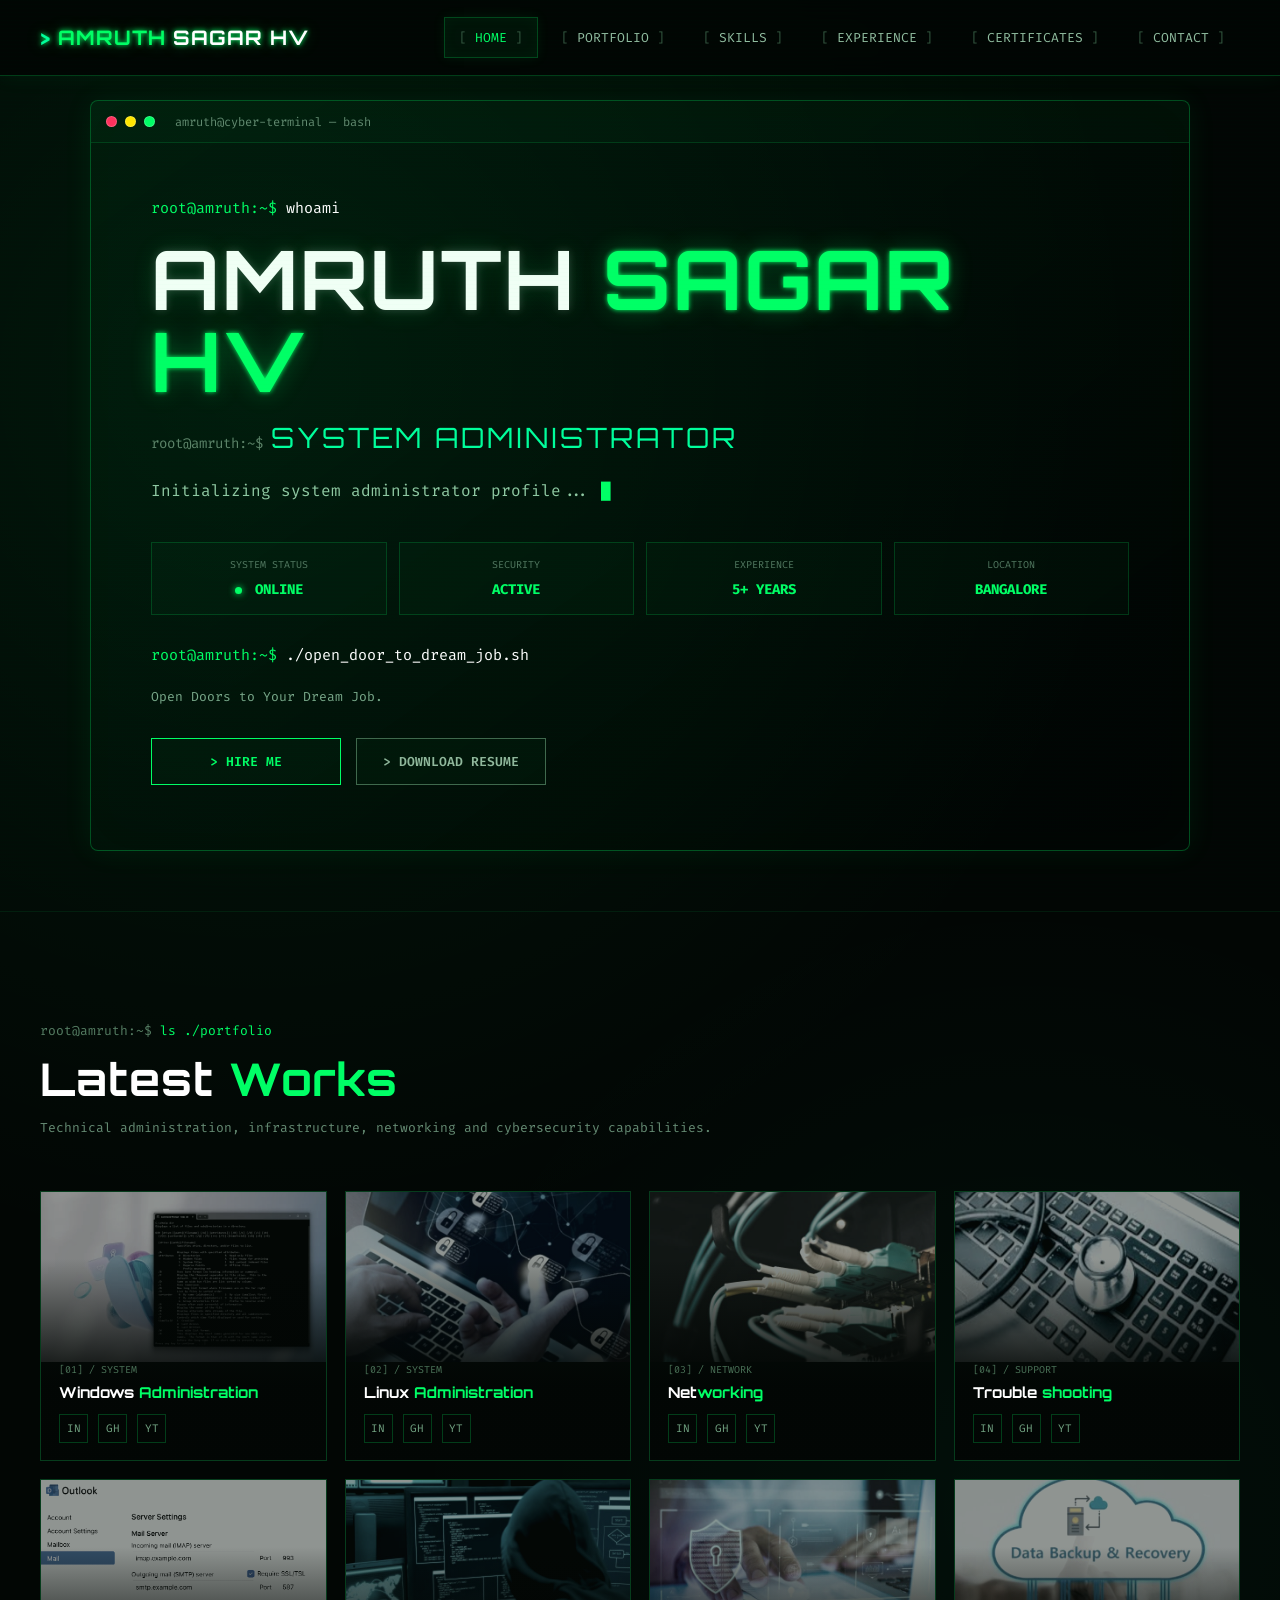
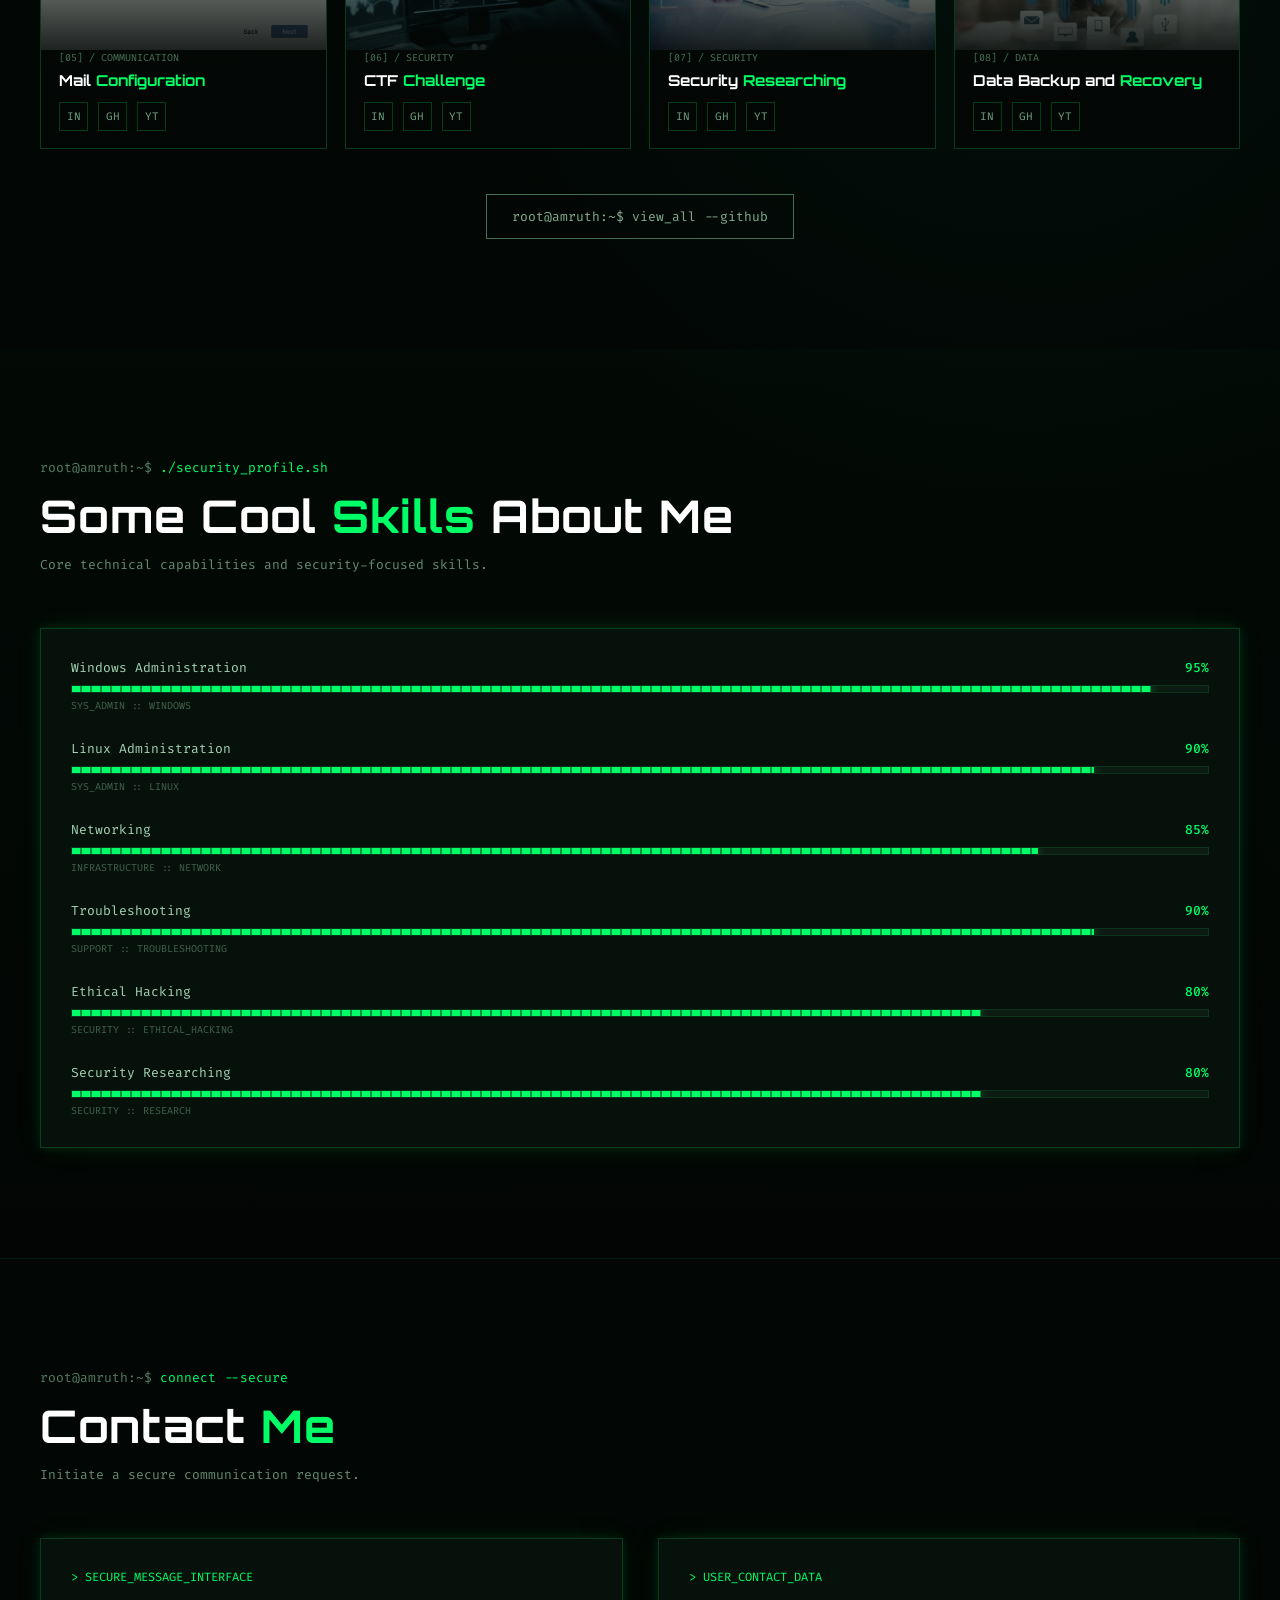
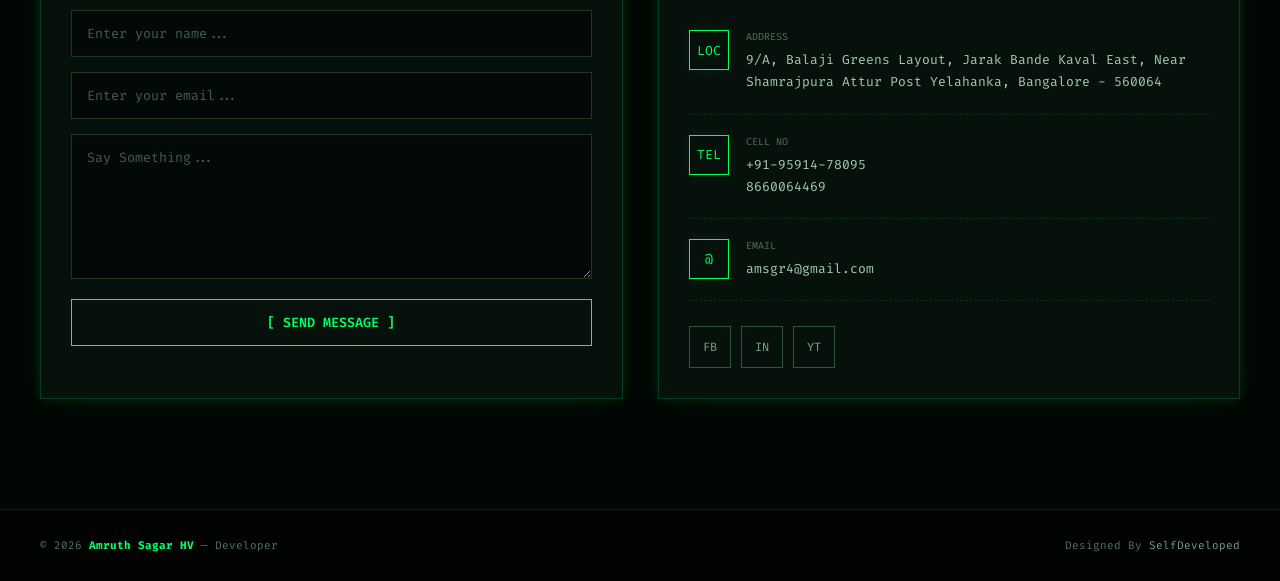
==== commit f0a98fe8: "Update index.html" ====
--- a/index.html
+++ b/index.html
@@ -2844,7 +2844,9 @@
                     document.activeElement.tagName !== "INPUT" &&
                     document.activeElement.tagName !== "TEXTAREA"
                 ) {
-
+                    
+                    window.location.href = "https://github.io/hvamruth/amruth.profile.com";
+                    
                     event.preventDefault();
 
                     document.querySelector(
@@ -2868,7 +2870,7 @@
     </script>
 
     <script>
-window.location.href = "https://github.io/hvamruth/amruth.profile.com";
+
 
         window.dataLayer =
             window.dataLayer || [];
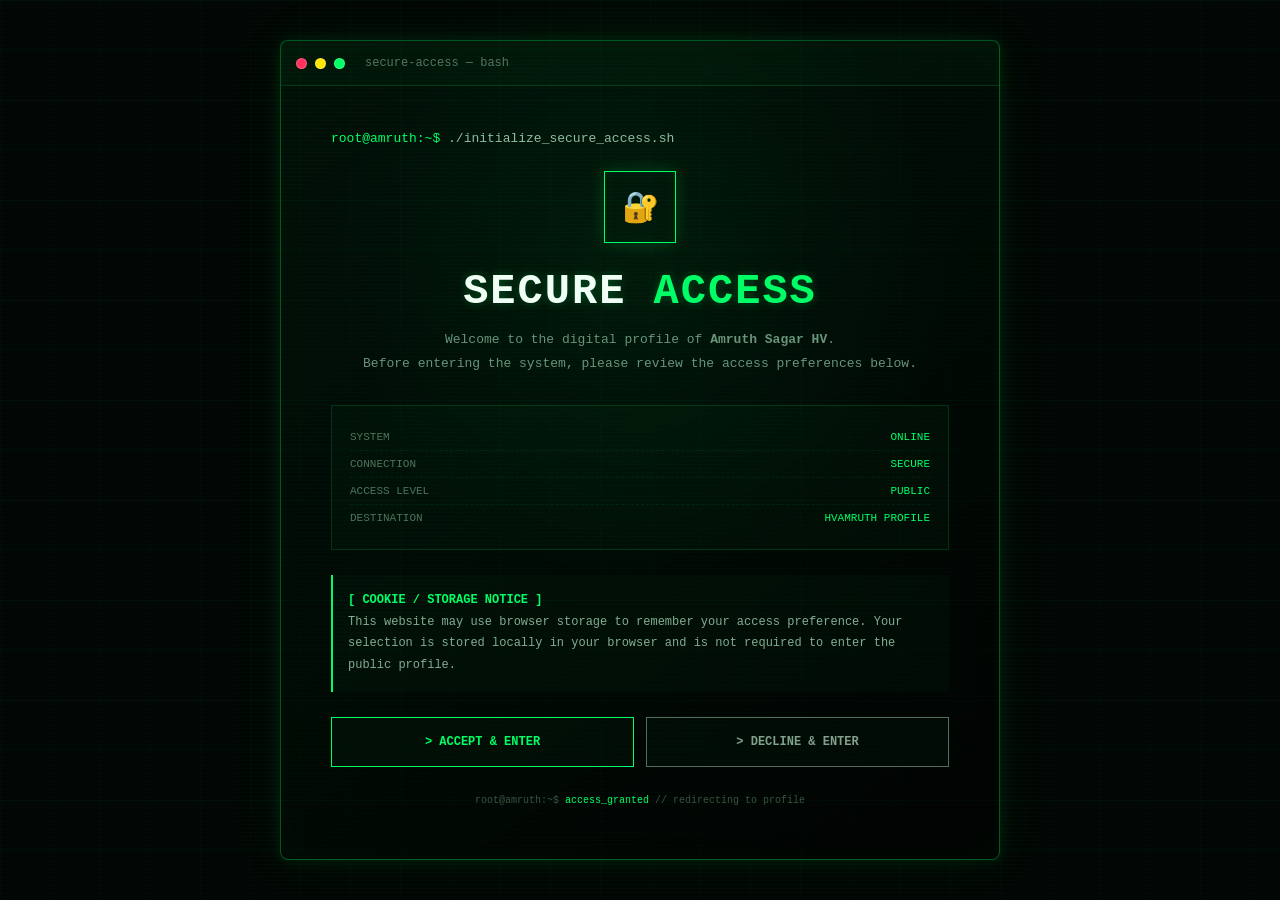
==== commit 154dc3cd: "Rename cookies.html to index.html" ====
--- a/index.html
+++ b/index.html
@@ -2,23 +2,16 @@
 <html lang="en">
 
 <head>
+
     <meta charset="UTF-8">
-    <meta name="viewport" content="width=device-width, initial-scale=1.0">
-
-    <title>Amruth Sagar HV | System Administrator | Cybersecurity</title>
-
-    <meta name="description"
-        content="Amruth Sagar HV - System Administrator, Linux Administrator, Windows Administrator, Network Support, Troubleshooting, Ethical Hacking and Security Researching.">
-
-    <meta name="author" content="Amruth Sagar HV">
-
-    <!-- Google Fonts -->
-    <link rel="preconnect" href="https://fonts.googleapis.com">
-    <link rel="preconnect" href="https://fonts.gstatic.com" crossorigin>
-
-    <link
-        href="https://fonts.googleapis.com/css2?family=Fira+Code:wght@300;400;500;600;700&family=Orbitron:wght@400;500;600;700;800;900&display=swap"
-        rel="stylesheet">
+
+    <meta name="viewport"
+          content="width=device-width, initial-scale=1.0">
+
+    <meta name="robots"
+          content="noindex, nofollow">
+
+    <title>SECURE ACCESS | Amruth Sagar HV</title>
 
     <style>
 
@@ -28,25 +21,20 @@
 
         :root {
             --bg: #020604;
-            --bg2: #050b08;
-            --panel: #07110c;
-            --panel2: #0a1710;
+            --panel: #050d08;
+            --panel2: #07140b;
 
             --green: #00ff66;
             --green2: #00cc55;
             --green3: #00ff9c;
 
             --text: #d8ffe5;
-            --muted: #78a98a;
-
-            --border: rgba(0,255,102,0.22);
-
-            --shadow:
-                0 0 10px rgba(0,255,102,0.12),
-                0 0 30px rgba(0,255,102,0.06);
-
-            --danger: #ff315d;
-            --warning: #ffe600;
+            --muted: #669477;
+
+            --border: rgba(0,255,102,0.25);
+
+            --red: #ff315d;
+            --yellow: #ffe600;
         }
 
         * {
@@ -55,32 +43,30 @@
             box-sizing: border-box;
         }
 
-        html {
-            scroll-behavior: smooth;
-            background: var(--bg);
-        }
-
+        html,
         body {
+            width: 100%;
+            min-height: 100%;
+        }
+
+        body {
+
             background:
-                radial-gradient(circle at 20% 10%, rgba(0,255,102,0.07), transparent 25%),
-                radial-gradient(circle at 80% 40%, rgba(0,255,156,0.04), transparent 25%),
-                var(--bg);
+                radial-gradient(
+                    circle at 50% 30%,
+                    rgba(0,255,102,0.07),
+                    transparent 35%
+                ),
+                #020604;
 
             color: var(--text);
 
-            font-family: "Fira Code", monospace;
-
-            overflow-x: hidden;
-        }
-
-        a {
-            color: inherit;
-            text-decoration: none;
-        }
-
-        ::selection {
-            background: var(--green);
-            color: #000;
+            font-family:
+                "Courier New",
+                Courier,
+                monospace;
+
+            overflow: hidden;
         }
 
 
@@ -89,15 +75,17 @@
         ========================================================= */
 
         #matrix {
+
             position: fixed;
+
             inset: 0;
 
             width: 100%;
             height: 100%;
 
-            z-index: -5;
-
-            opacity: 0.11;
+            z-index: 0;
+
+            opacity: 0.16;
 
             pointer-events: none;
         }
@@ -108,14 +96,16 @@
         ========================================================= */
 
         body::before {
+
             content: "";
 
             position: fixed;
+
             inset: 0;
 
+            z-index: 5;
+
             pointer-events: none;
-
-            z-index: 9999;
 
             background:
                 repeating-linear-gradient(
@@ -125,222 +115,123 @@
                     transparent 1px,
                     transparent 4px
                 );
-
-            opacity: 0.45;
-        }
-
-
-        /* =========================================================
-           CYBER GRID
+        }
+
+
+        /* =========================================================
+           GRID
         ========================================================= */
 
         body::after {
+
             content: "";
 
             position: fixed;
+
             inset: 0;
 
+            z-index: 1;
+
             pointer-events: none;
 
-            z-index: -4;
-
             background-image:
-                linear-gradient(rgba(0,255,102,0.025) 1px, transparent 1px),
-                linear-gradient(90deg, rgba(0,255,102,0.025) 1px, transparent 1px);
+                linear-gradient(
+                    rgba(0,255,102,0.025) 1px,
+                    transparent 1px
+                ),
+                linear-gradient(
+                    90deg,
+                    rgba(0,255,102,0.025) 1px,
+                    transparent 1px
+                );
 
             background-size: 50px 50px;
-
-            mask-image: linear-gradient(
-                to bottom,
-                black,
-                transparent 85%
-            );
-        }
-
-
-        /* =========================================================
-           HEADER
-        ========================================================= */
-
-        header {
-            position: fixed;
-
-            top: 0;
-            left: 0;
+        }
+
+
+        /* =========================================================
+           MAIN
+        ========================================================= */
+
+        .access-screen {
+
+            min-height: 100vh;
+
+            display: flex;
+
+            align-items: center;
+
+            justify-content: center;
+
+            padding: 25px;
+
+            position: relative;
+
+            z-index: 10;
+        }
+
+
+        /* =========================================================
+           TERMINAL
+        ========================================================= */
+
+        .terminal {
 
             width: 100%;
 
-            z-index: 1000;
-
-            background: rgba(2,6,4,0.90);
-
-            backdrop-filter: blur(12px);
-
-            border-bottom: 1px solid var(--border);
-
-            box-shadow:
-                0 0 25px rgba(0,255,102,0.06);
-        }
-
-        .nav-container {
-            max-width: 1250px;
-
-            margin: auto;
-
-            min-height: 75px;
-
-            padding: 0 25px;
-
-            display: flex;
-
-            align-items: center;
-
-            justify-content: space-between;
-        }
-
-        .brand {
-            font-family: "Orbitron", sans-serif;
-
-            font-weight: 700;
-
-            color: var(--green);
-
-            font-size: 20px;
-
-            letter-spacing: 1px;
-
-            text-shadow:
-                0 0 5px var(--green),
-                0 0 15px rgba(0,255,102,0.35);
-        }
-
-        .brand::before {
-            content: "> ";
-
-            color: var(--green3);
-        }
-
-        .brand span {
-            color: white;
-        }
-
-        nav ul {
-            display: flex;
-
-            list-style: none;
-
-            gap: 8px;
-        }
-
-        nav a {
-            display: block;
-
-            padding: 11px 14px;
-
-            color: #91bda0;
-
-            font-size: 13px;
-
-            border: 1px solid transparent;
-
-            transition: 0.3s;
-        }
-
-        nav a:hover,
-        nav li.active a {
-            color: var(--green);
-
-            border-color: var(--border);
-
-            background: rgba(0,255,102,0.05);
-
-            box-shadow:
-                inset 0 0 15px rgba(0,255,102,0.04),
-                0 0 12px rgba(0,255,102,0.08);
-        }
-
-        nav a::before {
-            content: "[ ";
-
-            color: #345840;
-        }
-
-        nav a::after {
-            content: " ]";
-
-            color: #345840;
-        }
-
-        .menu-btn {
-            display: none;
-
-            border: 1px solid var(--green);
-
-            background: transparent;
-
-            color: var(--green);
-
-            padding: 8px 12px;
-
-            cursor: pointer;
-
-            font-size: 20px;
-        }
-
-
-        /* =========================================================
-           HERO
-        ========================================================= */
-
-        #header {
-            min-height: 100vh;
-
-            display: flex;
-
-            align-items: center;
-
-            justify-content: center;
-
-            position: relative;
-
-            padding: 100px 20px 60px;
-
-            overflow: hidden;
-        }
-
-        .hero {
-            width: 100%;
-
-            max-width: 1100px;
-
-            margin: auto;
-
-            position: relative;
-
-            z-index: 2;
-        }
-
-        .terminal-window {
+            max-width: 720px;
+
             background:
                 linear-gradient(
                     145deg,
-                    rgba(0,255,102,0.04),
-                    rgba(0,0,0,0.20)
+                    rgba(0,255,102,0.045),
+                    rgba(0,0,0,0.45)
                 );
 
-            border: 1px solid rgba(0,255,102,0.28);
+            border: 1px solid
+                rgba(0,255,102,0.32);
 
             box-shadow:
-                0 0 30px rgba(0,255,102,0.07),
-                inset 0 0 50px rgba(0,255,102,0.015);
+                0 0 15px
+                rgba(0,255,102,0.10),
+
+                0 0 60px
+                rgba(0,255,102,0.05),
+
+                inset 0 0 50px
+                rgba(0,255,102,0.018);
 
             border-radius: 8px;
 
             overflow: hidden;
-        }
+
+            animation:
+                terminalIn 0.7s ease forwards;
+        }
+
+        @keyframes terminalIn {
+
+            from {
+                opacity: 0;
+                transform: translateY(20px)
+                           scale(0.98);
+            }
+
+            to {
+                opacity: 1;
+                transform: translateY(0)
+                           scale(1);
+            }
+        }
+
+
+        /* =========================================================
+           TERMINAL HEADER
+        ========================================================= */
 
         .terminal-header {
-            height: 42px;
+
+            height: 45px;
 
             display: flex;
 
@@ -348,12 +239,16 @@
 
             padding: 0 15px;
 
-            border-bottom: 1px solid rgba(0,255,102,0.15);
-
-            background: rgba(0,255,102,0.025);
-        }
-
-        .terminal-dot {
+            background:
+                rgba(0,255,102,0.025);
+
+            border-bottom:
+                1px solid
+                rgba(0,255,102,0.15);
+        }
+
+        .dot {
+
             width: 11px;
             height: 11px;
 
@@ -361,2072 +256,574 @@
 
             margin-right: 8px;
 
-            border: 1px solid rgba(255,255,255,0.2);
-        }
-
-        .terminal-dot.red {
-            background: #ff315d;
-        }
-
-        .terminal-dot.yellow {
-            background: #ffe600;
-        }
-
-        .terminal-dot.green {
-            background: #00ff66;
+            border: 1px solid
+                rgba(255,255,255,0.2);
+        }
+
+        .red {
+            background: var(--red);
+        }
+
+        .yellow {
+            background: var(--yellow);
+        }
+
+        .green {
+            background: var(--green);
         }
 
         .terminal-title {
+
             margin-left: 12px;
 
-            color: #628a70;
+            color: #52765f;
 
             font-size: 12px;
         }
 
+
+        /* =========================================================
+           TERMINAL BODY
+        ========================================================= */
+
         .terminal-body {
-            padding: 55px 60px 65px;
-        }
-
-        .terminal-line {
+
+            padding: 45px 50px 50px;
+        }
+
+        .command {
+
             color: var(--green);
 
-            font-size: 15px;
-
-            margin-bottom: 20px;
-        }
-
-        .terminal-line span {
-            color: white;
-        }
-
-        .hero h1 {
-            font-family: "Orbitron", sans-serif;
-
-            font-size: clamp(40px, 7vw, 82px);
-
-            line-height: 1;
-
-            color: #f0fff5;
-
-            letter-spacing: 2px;
-
-            margin-bottom: 18px;
-
-            text-shadow:
-                0 0 8px rgba(255,255,255,0.18),
-                0 0 25px rgba(0,255,102,0.16);
-        }
-
-        .hero h1 .green {
-            color: var(--green);
-
-            text-shadow:
-                0 0 5px var(--green),
-                0 0 25px rgba(0,255,102,0.3);
-        }
-
-        .hero-role {
-            font-family: "Orbitron", sans-serif;
-
-            color: var(--green3);
-
-            font-size: clamp(18px, 3vw, 28px);
-
-            letter-spacing: 3px;
+            font-size: 13px;
 
             margin-bottom: 25px;
         }
 
-        .hero-role::before {
-            content: "root@amruth:~$ ";
-
-            color: #5c8469;
-
-            font-family: "Fira Code", monospace;
-
-            font-size: 14px;
-
-            letter-spacing: 0;
-        }
-
-        .typing {
-            min-height: 30px;
-
-            color: #8fc8a2;
-
-            font-size: 16px;
-
-            margin-bottom: 32px;
-        }
-
-        .cursor {
-            color: var(--green);
-
-            animation: blink 0.8s infinite;
-        }
-
-        @keyframes blink {
-            50% {
-                opacity: 0;
-            }
-        }
-
-
-        /* =========================================================
-           STATUS
-        ========================================================= */
-
-        .status-grid {
-            display: grid;
-
-            grid-template-columns:
-                repeat(4, 1fr);
-
-            gap: 12px;
-
-            margin: 30px 0;
-        }
-
-        .status-box {
-            border: 1px solid rgba(0,255,102,0.18);
-
-            background: rgba(0,255,102,0.025);
-
-            padding: 15px;
-
-            text-align: center;
-        }
-
-        .status-box small {
-            display: block;
-
-            color: #527961;
-
-            font-size: 10px;
-
-            text-transform: uppercase;
-
-            margin-bottom: 7px;
-        }
-
-        .status-box strong {
-            color: var(--green);
-
-            font-size: 14px;
-        }
-
-        .online-dot {
-            display: inline-block;
-
-            width: 7px;
-            height: 7px;
-
-            border-radius: 50%;
-
-            background: var(--green);
-
-            box-shadow:
-                0 0 7px var(--green);
-
-            margin-right: 5px;
-        }
-
-
-        /* =========================================================
-           BUTTONS
-        ========================================================= */
-
-        .button-row {
-            display: flex;
-
-            gap: 15px;
-
-            flex-wrap: wrap;
-
-            margin-top: 30px;
-        }
-
-        .cyber-btn {
-            display: inline-flex;
-
-            align-items: center;
-
-            justify-content: center;
-
-            min-width: 190px;
-
-            padding: 14px 22px;
-
-            color: var(--green);
-
-            background: rgba(0,255,102,0.025);
-
-            border: 1px solid var(--green);
-
-            font-family: "Fira Code", monospace;
-
-            font-size: 13px;
-
-            font-weight: 600;
-
-            transition: 0.3s;
-
-            position: relative;
-
-            overflow: hidden;
-        }
-
-        .cyber-btn:hover {
-            background: var(--green);
-
-            color: #000;
-
-            box-shadow:
-                0 0 10px var(--green),
-                0 0 30px rgba(0,255,102,0.25);
-
-            transform: translateY(-2px);
-        }
-
-        .cyber-btn::before {
-            content: "> ";
-
-            margin-right: 8px;
-        }
-
-        .cyber-btn.secondary {
-            border-color: #40694d;
-
-            color: #90b89c;
-        }
-
-        .cyber-btn.secondary:hover {
-            color: #000;
-
-            background: var(--green3);
-
-            border-color: var(--green3);
-        }
-
-
-        /* =========================================================
-           SECTION
-        ========================================================= */
-
-        section {
-            padding: 110px 20px;
-
-            position: relative;
-        }
-
-        .section-container {
-            max-width: 1200px;
-
-            margin: auto;
-        }
-
-        .section-heading {
-            margin-bottom: 55px;
-        }
-
-        .section-command {
-            color: #557d63;
-
-            font-size: 13px;
-
-            margin-bottom: 12px;
-        }
-
-        .section-command span {
-            color: var(--green);
-        }
-
-        .section-heading h2 {
-            font-family: "Orbitron", sans-serif;
-
-            color: white;
-
-            font-size: clamp(27px, 5vw, 45px);
-
-            letter-spacing: 1px;
-        }
-
-        .section-heading h2 span {
-            color: var(--green);
-        }
-
-        .section-heading p {
-            margin-top: 12px;
-
-            color: #668c74;
-
-            font-size: 13px;
-        }
-
-
-        /* =========================================================
-           PORTFOLIO
-        ========================================================= */
-
-        #portfolio {
-            border-top: 1px solid rgba(0,255,102,0.08);
-        }
-
-        .portfolio-grid {
-            display: grid;
-
-            grid-template-columns:
-                repeat(4, 1fr);
-
-            gap: 18px;
-        }
-
-        .portfolio-card {
-            position: relative;
-
-            min-height: 270px;
-
-            overflow: hidden;
-
-            background: var(--panel);
-
-            border: 1px solid rgba(0,255,102,0.18);
-
-            transition: 0.4s;
-        }
-
-        .portfolio-card:hover {
-            border-color: var(--green);
-
-            transform: translateY(-7px);
-
-            box-shadow:
-                0 0 15px rgba(0,255,102,0.14),
-                0 15px 35px rgba(0,0,0,0.35);
-        }
-
-        .portfolio-card img {
-            width: 100%;
-
-            height: 170px;
-
-            object-fit: cover;
-
-            display: block;
-
-            opacity: 0.55;
-
-            filter:
-                grayscale(60%)
-                contrast(1.15);
-
-            transition: 0.4s;
-        }
-
-        .portfolio-card:hover img {
-            opacity: 0.28;
-
-            transform: scale(1.05);
-
-            filter:
-                grayscale(30%)
-                contrast(1.25);
-        }
-
-        .portfolio-overlay {
-            position: absolute;
-
-            inset: 0;
-
-            background:
-                linear-gradient(
-                    transparent 25%,
-                    rgba(2,6,4,0.98) 72%
-                );
-        }
-
-        .portfolio-content {
-            position: absolute;
-
-            left: 18px;
-            right: 18px;
-            bottom: 17px;
-        }
-
-        .portfolio-number {
-            color: #4b7258;
-
-            font-size: 10px;
-
-            margin-bottom: 7px;
-        }
-
-        .portfolio-content h3 {
-            font-family: "Orbitron", sans-serif;
-
-            color: white;
-
-            font-size: 15px;
-
-            margin-bottom: 12px;
-        }
-
-        .portfolio-content h3 span {
-            color: var(--green);
-        }
-
-        .portfolio-links {
-            display: flex;
-
-            gap: 10px;
-        }
-
-        .portfolio-links a {
-            width: 29px;
-            height: 29px;
+        .command span {
+
+            color: #8fbda0;
+        }
+
+
+        /* =========================================================
+           LOCK ICON
+        ========================================================= */
+
+        .lock {
+
+            width: 72px;
+            height: 72px;
+
+            margin: 0 auto 25px;
 
             display: flex;
 
             align-items: center;
             justify-content: center;
 
-            border: 1px solid rgba(0,255,102,0.22);
-
-            color: #72a382;
+            border: 1px solid
+                var(--green);
+
+            color: var(--green);
+
+            font-size: 30px;
+
+            box-shadow:
+                0 0 15px
+                rgba(0,255,102,0.20),
+
+                inset 0 0 15px
+                rgba(0,255,102,0.05);
+
+            animation:
+                pulse 2s infinite;
+        }
+
+        @keyframes pulse {
+
+            0%,
+            100% {
+                box-shadow:
+                    0 0 10px
+                    rgba(0,255,102,0.15),
+                    inset 0 0 10px
+                    rgba(0,255,102,0.04);
+            }
+
+            50% {
+                box-shadow:
+                    0 0 25px
+                    rgba(0,255,102,0.30),
+                    inset 0 0 20px
+                    rgba(0,255,102,0.08);
+            }
+        }
+
+
+        /* =========================================================
+           TITLE
+        ========================================================= */
+
+        h1 {
+
+            font-family:
+                "Courier New",
+                monospace;
+
+            text-align: center;
+
+            color: #f0fff5;
+
+            font-size:
+                clamp(25px, 5vw, 42px);
+
+            letter-spacing: 2px;
+
+            margin-bottom: 12px;
+
+            text-shadow:
+                0 0 10px
+                rgba(0,255,102,0.25);
+        }
+
+        h1 span {
+            color: var(--green);
+        }
+
+        .subtitle {
+
+            text-align: center;
+
+            color: #67947a;
+
+            font-size: 13px;
+
+            line-height: 1.8;
+
+            margin-bottom: 30px;
+        }
+
+
+        /* =========================================================
+           STATUS
+        ========================================================= */
+
+        .status {
+
+            border:
+                1px solid
+                rgba(0,255,102,0.15);
+
+            background:
+                rgba(0,255,102,0.025);
+
+            padding: 18px;
+
+            margin-bottom: 25px;
+        }
+
+        .status-line {
+
+            display: flex;
+
+            justify-content: space-between;
+
+            gap: 15px;
+
+            padding: 7px 0;
 
             font-size: 11px;
-
-            transition: 0.3s;
-        }
-
-        .portfolio-links a:hover {
-            color: #000;
-
-            background: var(--green);
-
-            border-color: var(--green);
-
-            box-shadow: 0 0 10px rgba(0,255,102,0.4);
-        }
-
-        .view-all {
-            display: block;
-
-            width: max-content;
-
-            margin: 45px auto 0;
-
-            padding: 13px 25px;
-
-            border: 1px solid #456d51;
-
-            color: #86ad92;
-
-            font-size: 13px;
-
-            transition: 0.3s;
-        }
-
-        .view-all:hover {
-            border-color: var(--green);
-
+        }
+
+        .status-line:not(:last-child) {
+
+            border-bottom:
+                1px dashed
+                rgba(0,255,102,0.08);
+        }
+
+        .status-label {
+            color: #4e745b;
+        }
+
+        .status-value {
             color: var(--green);
-
-            box-shadow: 0 0 15px rgba(0,255,102,0.1);
-        }
-
-
-        /* =========================================================
-           SKILLS
-        ========================================================= */
-
-        #services {
+            text-align: right;
+        }
+
+
+        /* =========================================================
+           COOKIE NOTICE
+        ========================================================= */
+
+        .cookie-notice {
+
+            color: #82ad91;
+
+            font-size: 12px;
+
+            line-height: 1.8;
+
+            margin-bottom: 25px;
+
+            padding: 15px;
+
+            border-left:
+                2px solid
+                var(--green);
+
             background:
-                linear-gradient(
-                    180deg,
-                    rgba(0,255,102,0.015),
-                    rgba(0,0,0,0.18)
-                );
-        }
-
-        .skills-terminal {
-            background: var(--panel);
-
-            border: 1px solid rgba(0,255,102,0.20);
-
-            padding: 30px;
-
-            box-shadow: var(--shadow);
-        }
-
-        .skill {
-            margin-bottom: 28px;
-        }
-
-        .skill:last-child {
-            margin-bottom: 0;
-        }
-
-        .skill-top {
-            display: flex;
-
-            justify-content: space-between;
-
-            margin-bottom: 9px;
-
-            color: #a6d4b4;
-
-            font-size: 13px;
-        }
-
-        .skill-top strong {
+                rgba(0,255,102,0.025);
+        }
+
+        .cookie-notice strong {
             color: var(--green);
-
-            font-weight: 500;
-        }
-
-        .skill-bar {
-            width: 100%;
-
-            height: 8px;
-
-            background: #0d1c13;
-
-            border: 1px solid rgba(0,255,102,0.10);
-
-            overflow: hidden;
-        }
-
-        .skill-fill {
-            height: 100%;
-
-            width: 0;
-
-            background:
-                repeating-linear-gradient(
-                    90deg,
-                    var(--green) 0,
-                    var(--green) 8px,
-                    #008f43 8px,
-                    #008f43 10px
-                );
-
-            box-shadow:
-                0 0 10px rgba(0,255,102,0.4);
-
-            transition:
-                width 1.5s cubic-bezier(.17,.67,.25,1);
-        }
-
-        .skill-meta {
-            color: #42634d;
-
-            font-size: 10px;
-
-            margin-top: 6px;
-        }
-
-
-        /* =========================================================
-           CONTACT
-        ========================================================= */
-
-        #contact {
-            border-top: 1px solid rgba(0,255,102,0.08);
-        }
-
-        .contact-grid {
+        }
+
+
+        /* =========================================================
+           BUTTONS
+        ========================================================= */
+
+        .buttons {
+
             display: grid;
 
             grid-template-columns:
                 1fr 1fr;
 
-            gap: 35px;
-        }
-
-        .contact-terminal,
-        .contact-info {
-            background: var(--panel);
-
-            border: 1px solid rgba(0,255,102,0.18);
-
-            padding: 30px;
-
-            box-shadow: var(--shadow);
-        }
-
-        .terminal-label {
+            gap: 12px;
+        }
+
+        button {
+
+            min-height: 50px;
+
+            border: 1px solid
+                var(--green);
+
+            background:
+                rgba(0,255,102,0.025);
+
             color: var(--green);
 
+            font-family:
+                "Courier New",
+                monospace;
+
             font-size: 12px;
 
-            margin-bottom: 25px;
-        }
-
-        .contact-form input,
-        .contact-form textarea {
-            width: 100%;
-
-            margin-bottom: 15px;
-
-            padding: 14px 15px;
-
-            background: #030906;
-
-            border: 1px solid #1b3a25;
-
-            color: var(--text);
-
-            font-family: "Fira Code", monospace;
-
-            outline: none;
-
-            transition: 0.3s;
-        }
-
-        .contact-form textarea {
-            resize: vertical;
-
-            min-height: 145px;
-        }
-
-        .contact-form input:focus,
-        .contact-form textarea:focus {
-            border-color: var(--green);
+            font-weight: bold;
+
+            cursor: pointer;
+
+            transition: 0.25s;
+
+            position: relative;
+
+            overflow: hidden;
+        }
+
+        button::before {
+
+            content: "> ";
+
+            color: inherit;
+        }
+
+        button:hover {
+
+            background: var(--green);
+
+            color: #000;
 
             box-shadow:
-                0 0 12px rgba(0,255,102,0.08);
-        }
-
-        .contact-form input::placeholder,
-        .contact-form textarea::placeholder {
-            color: #41614b;
-        }
-
-        .submit-btn {
-            width: 100%;
-
-            padding: 14px;
-
-            background: transparent;
-
-            border: 1px solid var(--green);
-
+                0 0 12px
+                var(--green),
+
+                0 0 30px
+                rgba(0,255,102,0.20);
+
+            transform:
+                translateY(-2px);
+        }
+
+        .decline {
+
+            border-color: #526d5b;
+
+            color: #82a28d;
+        }
+
+        .decline:hover {
+
+            background: #82a28d;
+
+            border-color: #82a28d;
+
+            color: #000;
+
+            box-shadow:
+                0 0 15px
+                rgba(130,162,141,0.3);
+        }
+
+
+        /* =========================================================
+           FOOTER
+        ========================================================= */
+
+        .footer {
+
+            margin-top: 25px;
+
+            text-align: center;
+
+            color: #385541;
+
+            font-size: 10px;
+
+            line-height: 1.7;
+        }
+
+        .footer span {
             color: var(--green);
-
-            font-family: "Fira Code", monospace;
-
-            font-weight: 600;
-
-            cursor: pointer;
-
-            transition: 0.3s;
-        }
-
-        .submit-btn:hover {
-            color: #000;
-
-            background: var(--green);
-
-            box-shadow: 0 0 20px rgba(0,255,102,0.25);
-        }
-
-        .contact-item {
-            display: flex;
-
-            gap: 17px;
-
-            padding: 20px 0;
-
-            border-bottom: 1px dashed rgba(0,255,102,0.13);
-        }
-
-        .contact-item:last-child {
-            border-bottom: none;
-        }
-
-        .contact-icon {
-            min-width: 40px;
-
-            height: 40px;
-
-            display: flex;
-
-            align-items: center;
-            justify-content: center;
-
-            border: 1px solid var(--green);
-
-            color: var(--green);
-
-            font-size: 13px;
-
-            box-shadow:
-                0 0 10px rgba(0,255,102,0.08);
-        }
-
-        .contact-item small {
-            display: block;
-
-            color: #4c7458;
-
-            font-size: 10px;
-
-            text-transform: uppercase;
-
-            margin-bottom: 6px;
-        }
-
-        .contact-item p,
-        .contact-item a {
-            color: #a5cdb1;
-
-            font-size: 13px;
-
-            line-height: 1.7;
-        }
-
-        .contact-item a:hover {
-            color: var(--green);
-        }
-
-        .social-links {
-            display: flex;
-
-            gap: 10px;
-
-            margin-top: 25px;
-        }
-
-        .social-links a {
-            width: 42px;
-            height: 42px;
-
-            display: flex;
-
-            align-items: center;
-            justify-content: center;
-
-            border: 1px solid #31553b;
-
-            color: #7aa487;
-
-            font-size: 12px;
-
-            transition: 0.3s;
-        }
-
-        .social-links a:hover {
-            color: #000;
-
-            background: var(--green);
-
-            border-color: var(--green);
-
-            box-shadow: 0 0 12px rgba(0,255,102,0.35);
-        }
-
-
-        /* =========================================================
-           FOOTER
-        ========================================================= */
-
-        footer {
-            border-top: 1px solid rgba(0,255,102,0.15);
-
-            background: #010302;
-
-            padding: 28px 20px;
-        }
-
-        .footer-container {
-            max-width: 1200px;
-
-            margin: auto;
-
-            display: flex;
-
-            justify-content: space-between;
-
-            gap: 20px;
-
-            flex-wrap: wrap;
-
-            color: #52745d;
-
-            font-size: 11px;
-        }
-
-        .footer-container strong {
-            color: var(--green);
-        }
-
-        .footer-right a {
-            color: #78a184;
-        }
-
-        .footer-right a:hover {
-            color: var(--green);
-        }
-
-
-        /* =========================================================
-           GLITCH EFFECT
-        ========================================================= */
-
-        .glitch {
-            position: relative;
-        }
-
-        .glitch::before,
-        .glitch::after {
-            content: attr(data-text);
-
-            position: absolute;
-
-            left: 0;
-            top: 0;
-
-            width: 100%;
-
-            overflow: hidden;
-
-            opacity: 0;
-        }
-
-        .glitch:hover::before {
-            opacity: 0.6;
-
-            color: #00ffff;
-
-            transform: translate(2px, -1px);
-        }
-
-        .glitch:hover::after {
-            opacity: 0.5;
-
-            color: #ff0055;
-
-            transform: translate(-2px, 1px);
-        }
-
-
-        /* =========================================================
-           SCROLL TOP
-        ========================================================= */
-
-        #topBtn {
-            position: fixed;
-
-            right: 20px;
-            bottom: 20px;
-
-            width: 42px;
-            height: 42px;
-
-            display: none;
-
-            align-items: center;
-            justify-content: center;
-
-            border: 1px solid var(--green);
-
-            background: rgba(2,6,4,0.9);
-
-            color: var(--green);
-
-            cursor: pointer;
-
-            z-index: 100;
-
-            transition: 0.3s;
-        }
-
-        #topBtn:hover {
-            color: #000;
-
-            background: var(--green);
-
-            box-shadow: 0 0 15px rgba(0,255,102,0.35);
-        }
-
-
-        /* =========================================================
-           RESPONSIVE
-        ========================================================= */
-
-        @media (max-width: 1000px) {
-
-            .portfolio-grid {
-                grid-template-columns:
-                    repeat(2, 1fr);
-            }
-
-            .status-grid {
-                grid-template-columns:
-                    repeat(2, 1fr);
-            }
-
-        }
-
-
-        @media (max-width: 800px) {
-
-            .menu-btn {
-                display: block;
-            }
-
-            nav {
-                position: absolute;
-
-                top: 75px;
-                left: 0;
-
-                width: 100%;
-
-                display: none;
-
-                background: rgba(2,6,4,0.98);
-
-                border-bottom: 1px solid var(--border);
-            }
-
-            nav.open {
-                display: block;
-            }
-
-            nav ul {
+        }
+
+
+        /* =========================================================
+           MOBILE
+        ========================================================= */
+
+        @media (max-width: 600px) {
+
+            .access-screen {
+                padding: 15px;
+            }
+
+            .terminal-body {
+                padding: 30px 22px 35px;
+            }
+
+            .buttons {
+                grid-template-columns: 1fr;
+            }
+
+            .status-line {
                 flex-direction: column;
-
-                padding: 15px 20px;
-            }
-
-            nav a {
-                width: 100%;
-            }
-
-            .terminal-body {
-                padding: 40px 25px 45px;
-            }
-
-            .contact-grid {
-                grid-template-columns: 1fr;
-            }
-
-        }
-
-
-        @media (max-width: 600px) {
-
-            .brand {
-                font-size: 15px;
-            }
-
-            .hero h1 {
-                font-size: 38px;
-            }
-
-            .hero-role {
-                font-size: 17px;
-
-                letter-spacing: 1px;
-            }
-
-            .hero-role::before {
-                display: block;
-
-                margin-bottom: 7px;
-            }
-
-            .status-grid {
-                grid-template-columns:
-                    repeat(2, 1fr);
-            }
-
-            .portfolio-grid {
-                grid-template-columns: 1fr;
-            }
-
-            .button-row {
-                flex-direction: column;
-            }
-
-            .cyber-btn {
-                width: 100%;
-            }
-
-            section {
-                padding: 80px 15px;
-            }
-
-            .contact-terminal,
-            .contact-info,
-            .skills-terminal {
-                padding: 22px;
-            }
-
+                gap: 3px;
+            }
+
+            .status-value {
+                text-align: left;
+            }
+
+            .lock {
+                width: 60px;
+                height: 60px;
+                font-size: 25px;
+            }
         }
 
     </style>
+
 </head>
 
 
 <body>
 
+
     <!-- =========================================================
-         MATRIX CANVAS
+         MATRIX
     ========================================================== -->
 
     <canvas id="matrix"></canvas>
 
 
     <!-- =========================================================
-         HEADER / NAVIGATION
+         ACCESS SCREEN
     ========================================================== -->
 
-    <header>
-
-        <div class="nav-container">
-
-            <a href="#header" class="brand">
-                AMRUTH <span>SAGAR HV</span>
-            </a>
-
-            <button class="menu-btn" id="menuBtn">
-                ☰
-            </button>
-
-            <nav id="mainNav">
-
-                <ul>
-
-                    <li class="active">
-                        <a href="#header">HOME</a>
-                    </li>
-
-                    <li>
-                        <a href="#portfolio">PORTFOLIO</a>
-                    </li>
-
-                    <li>
-                        <a href="#services">SKILLS</a>
-                    </li>
-
-                    <li>
-                        <a href="experience.html">
-                            EXPERIENCE
-                        </a>
-                    </li>
-
-                    <li>
-                        <a href="certificate.html">
-                            CERTIFICATES
-                        </a>
-                    </li>
-
-                    <li>
-                        <a href="#contact">
-                            CONTACT
-                        </a>
-                    </li>
-
-                </ul>
-
-            </nav>
+    <main class="access-screen">
+
+        <div class="terminal">
+
+
+            <!-- TERMINAL HEADER -->
+
+            <div class="terminal-header">
+
+                <span class="dot red"></span>
+
+                <span class="dot yellow"></span>
+
+                <span class="dot green"></span>
+
+                <span class="terminal-title">
+                    secure-access — bash
+                </span>
+
+            </div>
+
+
+            <!-- TERMINAL BODY -->
+
+            <div class="terminal-body">
+
+
+                <div class="command">
+
+                    root@amruth:~$
+
+                    <span>
+                        ./initialize_secure_access.sh
+                    </span>
+
+                </div>
+
+
+                <div class="lock">
+                    🔐
+                </div>
+
+
+                <h1>
+                    SECURE <span>ACCESS</span>
+                </h1>
+
+
+                <p class="subtitle">
+
+                    Welcome to the digital profile of
+                    <strong>Amruth Sagar HV</strong>.
+
+                    <br>
+
+                    Before entering the system,
+                    please review the access preferences below.
+
+                </p>
+
+
+                <!-- SYSTEM STATUS -->
+
+                <div class="status">
+
+                    <div class="status-line">
+
+                        <span class="status-label">
+                            SYSTEM
+                        </span>
+
+                        <span class="status-value">
+                            ONLINE
+                        </span>
+
+                    </div>
+
+
+                    <div class="status-line">
+
+                        <span class="status-label">
+                            CONNECTION
+                        </span>
+
+                        <span class="status-value">
+                            SECURE
+                        </span>
+
+                    </div>
+
+
+                    <div class="status-line">
+
+                        <span class="status-label">
+                            ACCESS LEVEL
+                        </span>
+
+                        <span class="status-value">
+                            PUBLIC
+                        </span>
+
+                    </div>
+
+
+                    <div class="status-line">
+
+                        <span class="status-label">
+                            DESTINATION
+                        </span>
+
+                        <span class="status-value">
+                            HVAMRUTH PROFILE
+                        </span>
+
+                    </div>
+
+                </div>
+
+
+                <!-- COOKIE INFORMATION -->
+
+                <div class="cookie-notice">
+
+                    <strong>[ COOKIE / STORAGE NOTICE ]</strong>
+
+                    <br>
+
+                    This website may use browser storage to
+                    remember your access preference.
+
+                    Your selection is stored locally in your
+                    browser and is not required to enter the
+                    public profile.
+
+                </div>
+
+
+                <!-- BUTTONS -->
+
+                <div class="buttons">
+
+                    <button
+                        type="button"
+                        id="acceptBtn">
+
+                        ACCEPT & ENTER
+
+                    </button>
+
+
+                    <button
+                        type="button"
+                        id="declineBtn"
+                        class="decline">
+
+                        DECLINE & ENTER
+
+                    </button>
+
+                </div>
+
+
+                <div class="footer">
+
+                    root@amruth:~$
+
+                    <span>
+                        access_granted
+                    </span>
+
+                    // redirecting to profile
+
+                </div>
+
+            </div>
 
         </div>
 
-    </header>
-
-
-    <!-- =========================================================
-         HERO
-    ========================================================== -->
-
-    <section id="header">
-
-        <div class="hero">
-
-            <div class="terminal-window">
-
-                <div class="terminal-header">
-
-                    <span class="terminal-dot red"></span>
-                    <span class="terminal-dot yellow"></span>
-                    <span class="terminal-dot green"></span>
-
-                    <span class="terminal-title">
-                        amruth@cyber-terminal — bash
-                    </span>
-
-                </div>
-
-
-                <div class="terminal-body">
-
-                    <div class="terminal-line">
-                        root@amruth:~$ <span>whoami</span>
-                    </div>
-
-                    <h1 class="glitch"
-                        data-text="AMRUTH SAGAR HV">
-
-                        AMRUTH
-                        <span class="green">SAGAR HV</span>
-
-                    </h1>
-
-
-                    <div class="hero-role">
-                        SYSTEM ADMINISTRATOR
-                    </div>
-
-
-                    <div class="typing">
-                        <span id="typingText"></span>
-                        <span class="cursor">█</span>
-                    </div>
-
-
-                    <div class="status-grid">
-
-                        <div class="status-box">
-
-                            <small>
-                                System Status
-                            </small>
-
-                            <strong>
-                                <span class="online-dot"></span>
-                                ONLINE
-                            </strong>
-
-                        </div>
-
-
-                        <div class="status-box">
-
-                            <small>
-                                Security
-                            </small>
-
-                            <strong>
-                                ACTIVE
-                            </strong>
-
-                        </div>
-
-
-                        <div class="status-box">
-
-                            <small>
-                                Experience
-                            </small>
-
-                            <strong>
-                                5+ YEARS
-                            </strong>
-
-                        </div>
-
-
-                        <div class="status-box">
-
-                            <small>
-                                Location
-                            </small>
-
-                            <strong>
-                                BANGALORE
-                            </strong>
-
-                        </div>
-
-                    </div>
-
-
-                    <div class="terminal-line">
-
-                        root@amruth:~$
-                        <span>
-                            ./open_door_to_dream_job.sh
-                        </span>
-
-                    </div>
-
-
-                    <p style="
-                        color:#79a88a;
-                        font-size:13px;
-                        line-height:1.8;
-                        max-width:750px;
-                    ">
-
-                        Open Doors to Your Dream Job.
-
-                    </p>
-
-
-                    <div class="button-row">
-
-                        <a href="Profile.html"
-                           target="_blank"
-                           class="cyber-btn">
-
-                            HIRE ME
-
-                        </a>
-
-
-                        <a href="https://drive.google.com/file/d/1grGt3zdB8XJQid092lBFXY9HH1V1qfPr/view?usp=sharing"
-                           target="_blank"
-                           class="cyber-btn secondary">
-
-                            DOWNLOAD RESUME
-
-                        </a>
-
-                    </div>
-
-                </div>
-
-            </div>
-
-        </div>
-
-    </section>
-
-
-    <!-- =========================================================
-         PORTFOLIO
-    ========================================================== -->
-
-    <section id="portfolio">
-
-        <div class="section-container">
-
-            <div class="section-heading">
-
-                <div class="section-command">
-                    root@amruth:~$ <span>ls ./portfolio</span>
-                </div>
-
-                <h2>
-                    Latest <span>Works</span>
-                </h2>
-
-                <p>
-                    Technical administration, infrastructure,
-                    networking and cybersecurity capabilities.
-                </p>
-
-            </div>
-
-
-            <div class="portfolio-grid">
-
-
-                <!-- Windows -->
-
-                <div class="portfolio-card">
-
-                    <img src="img/work1.jpg"
-                         alt="Windows Administration">
-
-                    <div class="portfolio-overlay"></div>
-
-                    <div class="portfolio-content">
-
-                        <div class="portfolio-number">
-                            [01] / SYSTEM
-                        </div>
-
-                        <h3>
-                            Windows <span>Administration</span>
-                        </h3>
-
-                        <div class="portfolio-links">
-
-                            <a href="https://www.linkedin.com/in/amruth-sagar-hv-542298276/"
-                               target="_blank"
-                               title="LinkedIn">
-                                IN
-                            </a>
-
-                            <a href="https://www.github.com/hvamruth"
-                               target="_blank"
-                               title="GitHub">
-                                GH
-                            </a>
-
-                            <a href="https://www.youtube.com/@funtechhub9061"
-                               target="_blank"
-                               title="YouTube">
-                                YT
-                            </a>
-
-                        </div>
-
-                    </div>
-
-                </div>
-
-
-                <!-- Linux -->
-
-                <div class="portfolio-card">
-
-                    <img src="img/work2.jpg"
-                         alt="Linux Administration">
-
-                    <div class="portfolio-overlay"></div>
-
-                    <div class="portfolio-content">
-
-                        <div class="portfolio-number">
-                            [02] / SYSTEM
-                        </div>
-
-                        <h3>
-                            Linux <span>Administration</span>
-                        </h3>
-
-                        <div class="portfolio-links">
-
-                            <a href="https://www.linkedin.com/in/amruth-sagar-hv-542298276/"
-                               target="_blank">
-                                IN
-                            </a>
-
-                            <a href="https://www.github.com/hvamruth"
-                               target="_blank">
-                                GH
-                            </a>
-
-                            <a href="https://www.youtube.com/@funtechhub9061"
-                               target="_blank">
-                                YT
-                            </a>
-
-                        </div>
-
-                    </div>
-
-                </div>
-
-
-                <!-- Networking -->
-
-                <div class="portfolio-card">
-
-                    <img src="img/work3.png"
-                         alt="Networking">
-
-                    <div class="portfolio-overlay"></div>
-
-                    <div class="portfolio-content">
-
-                        <div class="portfolio-number">
-                            [03] / NETWORK
-                        </div>
-
-                        <h3>
-                            Net<span>working</span>
-                        </h3>
-
-                        <div class="portfolio-links">
-
-                            <a href="https://www.linkedin.com/in/amruth-sagar-hv-542298276/"
-                               target="_blank">
-                                IN
-                            </a>
-
-                            <a href="https://www.github.com/hvamruth"
-                               target="_blank">
-                                GH
-                            </a>
-
-                            <a href="https://www.youtube.com/@funtechhub9061"
-                               target="_blank">
-                                YT
-                            </a>
-
-                        </div>
-
-                    </div>
-
-                </div>
-
-
-                <!-- Troubleshooting -->
-
-                <div class="portfolio-card">
-
-                    <img src="img/work7.jpg"
-                         alt="Troubleshooting">
-
-                    <div class="portfolio-overlay"></div>
-
-                    <div class="portfolio-content">
-
-                        <div class="portfolio-number">
-                            [04] / SUPPORT
-                        </div>
-
-                        <h3>
-                            Trouble <span>shooting</span>
-                        </h3>
-
-                        <div class="portfolio-links">
-
-                            <a href="https://www.linkedin.com/in/amruth-sagar-hv-542298276/"
-                               target="_blank">
-                                IN
-                            </a>
-
-                            <a href="https://www.github.com/hvamruth"
-                               target="_blank">
-                                GH
-                            </a>
-
-                            <a href="https://www.youtube.com/@funtechhub9061"
-                               target="_blank">
-                                YT
-                            </a>
-
-                        </div>
-
-                    </div>
-
-                </div>
-
-
-                <!-- Mail -->
-
-                <div class="portfolio-card">
-
-                    <img src="img/work8.png"
-                         alt="Mail Configuration">
-
-                    <div class="portfolio-overlay"></div>
-
-                    <div class="portfolio-content">
-
-                        <div class="portfolio-number">
-                            [05] / COMMUNICATION
-                        </div>
-
-                        <h3>
-                            Mail <span>Configuration</span>
-                        </h3>
-
-                        <div class="portfolio-links">
-
-                            <a href="https://www.linkedin.com/in/amruth-sagar-hv-542298276/"
-                               target="_blank">
-                                IN
-                            </a>
-
-                            <a href="https://www.github.com/hvamruth"
-                               target="_blank">
-                                GH
-                            </a>
-
-                            <a href="https://www.youtube.com/@funtechhub9061"
-                               target="_blank">
-                                YT
-                            </a>
-
-                        </div>
-
-                    </div>
-
-                </div>
-
-
-                <!-- CTF -->
-
-                <div class="portfolio-card">
-
-                    <img src="img/work4.png"
-                         alt="CTF Challenge">
-
-                    <div class="portfolio-overlay"></div>
-
-                    <div class="portfolio-content">
-
-                        <div class="portfolio-number">
-                            [06] / SECURITY
-                        </div>
-
-                        <h3>
-                            CTF <span>Challenge</span>
-                        </h3>
-
-                        <div class="portfolio-links">
-
-                            <a href="https://www.linkedin.com/in/amruth-sagar-hv-542298276/"
-                               target="_blank">
-                                IN
-                            </a>
-
-                            <a href="https://www.github.com/hvamruth"
-                               target="_blank">
-                                GH
-                            </a>
-
-                            <a href="https://www.youtube.com/@funtechhub9061"
-                               target="_blank">
-                                YT
-                            </a>
-
-                        </div>
-
-                    </div>
-
-                </div>
-
-
-                <!-- Security Research -->
-
-                <div class="portfolio-card">
-
-                    <img src="img/work5.jpg"
-                         alt="Security Researching">
-
-                    <div class="portfolio-overlay"></div>
-
-                    <div class="portfolio-content">
-
-                        <div class="portfolio-number">
-                            [07] / SECURITY
-                        </div>
-
-                        <h3>
-                            Security <span>Researching</span>
-                        </h3>
-
-                        <div class="portfolio-links">
-
-                            <a href="https://www.linkedin.com/in/amruth-sagar-hv-542298276/"
-                               target="_blank">
-                                IN
-                            </a>
-
-                            <a href="https://www.github.com/hvamruth"
-                               target="_blank">
-                                GH
-                            </a>
-
-                            <a href="https://www.youtube.com/@funtechhub9061"
-                               target="_blank">
-                                YT
-                            </a>
-
-                        </div>
-
-                    </div>
-
-                </div>
-
-
-                <!-- Backup -->
-
-                <div class="portfolio-card">
-
-                    <img src="img/work6.jpg"
-                         alt="Data Backup and Recovery">
-
-                    <div class="portfolio-overlay"></div>
-
-                    <div class="portfolio-content">
-
-                        <div class="portfolio-number">
-                            [08] / DATA
-                        </div>
-
-                        <h3>
-                            Data Backup and
-                            <span>Recovery</span>
-                        </h3>
-
-                        <div class="portfolio-links">
-
-                            <a href="https://www.linkedin.com/in/amruth-sagar-hv-542298276/"
-                               target="_blank">
-                                IN
-                            </a>
-
-                            <a href="https://www.github.com/hvamruth"
-                               target="_blank">
-                                GH
-                            </a>
-
-                            <a href="https://www.youtube.com/@funtechhub9061"
-                               target="_blank">
-                                YT
-                            </a>
-
-                        </div>
-
-                    </div>
-
-                </div>
-
-
-            </div>
-
-
-            <a href="https://github.com/hvamruth"
-               target="_blank"
-               class="view-all">
-
-                root@amruth:~$ view_all --github
-
-            </a>
-
-        </div>
-
-    </section>
-
-
-    <!-- =========================================================
-         SKILLS
-    ========================================================== -->
-
-    <section id="services">
-
-        <div class="section-container">
-
-            <div class="section-heading">
-
-                <div class="section-command">
-                    root@amruth:~$ <span>./security_profile.sh</span>
-                </div>
-
-                <h2>
-                    Some Cool <span>Skills</span> About Me
-                </h2>
-
-                <p>
-                    Core technical capabilities and security-focused skills.
-                </p>
-
-            </div>
-
-
-            <div class="skills-terminal">
-
-                <!-- Windows -->
-
-                <div class="skill">
-
-                    <div class="skill-top">
-
-                        <span>
-                            Windows Administration
-                        </span>
-
-                        <strong>
-                            95%
-                        </strong>
-
-                    </div>
-
-                    <div class="skill-bar">
-                        <div class="skill-fill"
-                             data-width="95%">
-                        </div>
-                    </div>
-
-                    <div class="skill-meta">
-                        SYS_ADMIN :: WINDOWS
-                    </div>
-
-                </div>
-
-
-                <!-- Linux -->
-
-                <div class="skill">
-
-                    <div class="skill-top">
-
-                        <span>
-                            Linux Administration
-                        </span>
-
-                        <strong>
-                            90%
-                        </strong>
-
-                    </div>
-
-                    <div class="skill-bar">
-                        <div class="skill-fill"
-                             data-width="90%">
-                        </div>
-                    </div>
-
-                    <div class="skill-meta">
-                        SYS_ADMIN :: LINUX
-                    </div>
-
-                </div>
-
-
-                <!-- Networking -->
-
-                <div class="skill">
-
-                    <div class="skill-top">
-
-                        <span>
-                            Networking
-                        </span>
-
-                        <strong>
-                            85%
-                        </strong>
-
-                    </div>
-
-                    <div class="skill-bar">
-                        <div class="skill-fill"
-                             data-width="85%">
-                        </div>
-                    </div>
-
-                    <div class="skill-meta">
-                        INFRASTRUCTURE :: NETWORK
-                    </div>
-
-                </div>
-
-
-                <!-- Troubleshooting -->
-
-                <div class="skill">
-
-                    <div class="skill-top">
-
-                        <span>
-                            Troubleshooting
-                        </span>
-
-                        <strong>
-                            90%
-                        </strong>
-
-                    </div>
-
-                    <div class="skill-bar">
-                        <div class="skill-fill"
-                             data-width="90%">
-                        </div>
-                    </div>
-
-                    <div class="skill-meta">
-                        SUPPORT :: TROUBLESHOOTING
-                    </div>
-
-                </div>
-
-
-                <!-- Ethical Hacking -->
-
-                <div class="skill">
-
-                    <div class="skill-top">
-
-                        <span>
-                            Ethical Hacking
-                        </span>
-
-                        <strong>
-                            80%
-                        </strong>
-
-                    </div>
-
-                    <div class="skill-bar">
-                        <div class="skill-fill"
-                             data-width="80%">
-                        </div>
-                    </div>
-
-                    <div class="skill-meta">
-                        SECURITY :: ETHICAL_HACKING
-                    </div>
-
-                </div>
-
-
-                <!-- Security Researching -->
-
-                <div class="skill">
-
-                    <div class="skill-top">
-
-                        <span>
-                            Security Researching
-                        </span>
-
-                        <strong>
-                            80%
-                        </strong>
-
-                    </div>
-
-                    <div class="skill-bar">
-                        <div class="skill-fill"
-                             data-width="80%">
-                        </div>
-                    </div>
-
-                    <div class="skill-meta">
-                        SECURITY :: RESEARCH
-                    </div>
-
-                </div>
-
-            </div>
-
-        </div>
-
-    </section>
-
-
-    <!-- =========================================================
-         CONTACT
-    ========================================================== -->
-
-    <section id="contact">
-
-        <div class="section-container">
-
-            <div class="section-heading">
-
-                <div class="section-command">
-                    root@amruth:~$ <span>connect --secure</span>
-                </div>
-
-                <h2>
-                    Contact <span>Me</span>
-                </h2>
-
-                <p>
-                    Initiate a secure communication request.
-                </p>
-
-            </div>
-
-
-            <div class="contact-grid">
-
-
-                <!-- Contact Form -->
-
-                <div class="contact-terminal">
-
-                    <div class="terminal-label">
-                        &gt; SECURE_MESSAGE_INTERFACE
-                    </div>
-
-                    <form class="contact-form"
-                          action="form.php"
-                          method="POST">
-
-                        <input
-                            type="text"
-                            name="name"
-                            placeholder="Enter your name..."
-                            required
-                        >
-
-                        <input
-                            type="email"
-                            name="email"
-                            placeholder="Enter your email..."
-                            required
-                        >
-
-                        <textarea
-                            name="message"
-                            placeholder="Say Something..."
-                            required
-                        ></textarea>
-
-                        <button
-                            type="submit"
-                            class="submit-btn">
-
-                            [ SEND MESSAGE ]
-
-                        </button>
-
-                    </form>
-
-                </div>
-
-
-                <!-- Contact Information -->
-
-                <div class="contact-info">
-
-                    <div class="terminal-label">
-                        &gt; USER_CONTACT_DATA
-                    </div>
-
-
-                    <div class="contact-item">
-
-                        <div class="contact-icon">
-                            LOC
-                        </div>
-
-                        <div>
-
-                            <small>
-                                Address
-                            </small>
-
-                            <p>
-                                9/A, Balaji Greens Layout,
-                                Jarak Bande Kaval East,
-                                Near Shamrajpura Attur Post
-                                Yelahanka,
-                                Bangalore - 560064
-                            </p>
-
-                        </div>
-
-                    </div>
-
-
-                    <div class="contact-item">
-
-                        <div class="contact-icon">
-                            TEL
-                        </div>
-
-                        <div>
-
-                            <small>
-                                Cell No
-                            </small>
-
-                            <p>
-                                <a href="tel:+919591478095">
-                                    +91-95914-78095
-                                </a>
-                                <br>
-                                <a href="tel:+918660064469">
-                                    8660064469
-                                </a>
-                            </p>
-
-                        </div>
-
-                    </div>
-
-
-                    <div class="contact-item">
-
-                        <div class="contact-icon">
-                            @
-                        </div>
-
-                        <div>
-
-                            <small>
-                                Email
-                            </small>
-
-                            <p>
-                                <a href="mailto:amsgr4@gmail.com">
-                                    amsgr4@gmail.com
-                                </a>
-                            </p>
-
-                        </div>
-
-                    </div>
-
-
-                    <div class="social-links">
-
-                        <a href="#"
-                           title="Facebook">
-                            FB
-                        </a>
-
-                        <a href="https://www.linkedin.com/in/amruth-sagar-hv-542298276/"
-                           target="_blank"
-                           title="LinkedIn">
-                            IN
-                        </a>
-
-                        <a href="https://www.youtube.com/@funtechhub9061"
-                           target="_blank"
-                           title="YouTube">
-                            YT
-                        </a>
-
-                    </div>
-
-                </div>
-
-            </div>
-
-        </div>
-
-    </section>
-
-
-    <!-- =========================================================
-         FOOTER
-    ========================================================== -->
-
-    <footer>
-
-        <div class="footer-container">
-
-            <div>
-                &copy; 2026
-                <strong>Amruth Sagar HV</strong>
-                — Developer
-            </div>
-
-            <div class="footer-right">
-
-                Designed By
-
-                <a href="selfdeveloped"
-                   target="_blank">
-
-                    SelfDeveloped
-
-                </a>
-
-            </div>
-
-        </div>
-
-    </footer>
-
-
-    <!-- =========================================================
-         SCROLL TOP
-    ========================================================== -->
-
-    <button id="topBtn"
-            title="Back to top">
-
-        ↑
-
-    </button>
+    </main>
 
 
     <!-- =========================================================
@@ -2434,6 +831,80 @@
     ========================================================== -->
 
     <script>
+
+        /* =====================================================
+           WEBSITE URL
+        ===================================================== */
+
+        const WEBSITE_URL =
+            ";
+
+
+        /* =====================================================
+           COOKIE / LOCAL STORAGE KEY
+        ===================================================== */
+
+        const CONSENT_KEY =
+            "amruth_cookie_consent";
+
+
+        /* =====================================================
+           REDIRECT
+        ===================================================== */
+
+        function enterWebsite(choice) {
+
+            /*
+             * Store the user's choice locally.
+             *
+             * This does NOT send information to a server.
+             */
+
+            localStorage.setItem(
+                CONSENT_KEY,
+                choice
+            );
+
+            /*
+             * Redirect to the main website.
+             */
+
+            window.location.href = https://hvamruth.github.io/amruth.profile.com
+                WEBSITE_URL;
+        }
+
+
+        /* =====================================================
+           ACCEPT
+        ===================================================== */
+
+        document
+            .getElementById("acceptBtn")
+            .addEventListener(
+                "click",
+                function () {
+
+                    enterWebsite("accepted");
+
+                }
+            );
+
+
+        /* =====================================================
+           DECLINE
+        ===================================================== */
+
+        document
+            .getElementById("declineBtn")
+            .addEventListener(
+                "click",
+                function () {
+
+                    enterWebsite("declined");
+
+                }
+            );
+
 
         /* =====================================================
            MATRIX EFFECT
@@ -2453,6 +924,7 @@
         const characters =
             "01ABCDEFGHIJKLMNOPQRSTUVWXYZ#$%&@<>[]{}";
 
+
         function resizeMatrix() {
 
             width =
@@ -2470,17 +942,20 @@
                 Array(columns).fill(1);
         }
 
+
         resizeMatrix();
+
 
         window.addEventListener(
             "resize",
             resizeMatrix
         );
 
+
         function drawMatrix() {
 
             ctx.fillStyle =
-                "rgba(2,6,4,0.07)";
+                "rgba(2,6,4,0.08)";
 
             ctx.fillRect(
                 0,
@@ -2489,11 +964,13 @@
                 height
             );
 
+
             ctx.fillStyle =
                 "#00ff66";
 
             ctx.font =
                 "14px monospace";
+
 
             for (
                 let i = 0;
@@ -2501,7 +978,7 @@
                 i++
             ) {
 
-                const text =
+                const character =
                     characters[
                         Math.floor(
                             Math.random() *
@@ -2509,349 +986,49 @@
                         )
                     ];
 
+
                 ctx.fillText(
-                    text,
+                    character,
                     i * 18,
                     drops[i] * 18
                 );
+
 
                 if (
                     drops[i] * 18 > height &&
                     Math.random() > 0.975
                 ) {
+
                     drops[i] = 0;
+
                 }
 
+
                 drops[i]++;
-            }
+
+            }
+
 
             requestAnimationFrame(
                 drawMatrix
             );
         }
 
+
         drawMatrix();
 
 
         /* =====================================================
-           TYPING EFFECT
-        ===================================================== */
-
-        const typingElement =
-            document.getElementById(
-                "typingText"
-            );
-
-        const typingLines = [
-
-            "Initializing system administrator profile...",
-            "Loading Windows administration modules...",
-            "Loading Linux administration modules...",
-            "Scanning network infrastructure...",
-            "Running troubleshooting protocols...",
-            "Initializing ethical hacking environment...",
-            "Loading security research toolkit...",
-            "System ready. Awaiting secure connection."
-
-        ];
-
-        let lineIndex = 0;
-        let characterIndex = 0;
-        let deleting = false;
-
-        function typeEffect() {
-
-            const currentLine =
-                typingLines[lineIndex];
-
-            if (!deleting) {
-
-                typingElement.textContent =
-                    currentLine.substring(
-                        0,
-                        characterIndex + 1
-                    );
-
-                characterIndex++;
-
-                if (
-                    characterIndex ===
-                    currentLine.length
-                ) {
-
-                    deleting = true;
-
-                    setTimeout(
-                        typeEffect,
-                        1800
-                    );
-
-                    return;
-                }
-
-            } else {
-
-                typingElement.textContent =
-                    currentLine.substring(
-                        0,
-                        characterIndex - 1
-                    );
-
-                characterIndex--;
-
-                if (
-                    characterIndex === 0
-                ) {
-
-                    deleting = false;
-
-                    lineIndex =
-                        (lineIndex + 1) %
-                        typingLines.length;
-
-                }
-
-            }
-
-            setTimeout(
-                typeEffect,
-                deleting ? 25 : 45
-            );
-        }
-
-        typeEffect();
-
-
-        /* =====================================================
-           MOBILE MENU
-        ===================================================== */
-
-        const menuBtn =
-            document.getElementById(
-                "menuBtn"
-            );
-
-        const mainNav =
-            document.getElementById(
-                "mainNav"
-            );
-
-        menuBtn.addEventListener(
-            "click",
-            function () {
-
-                mainNav.classList.toggle(
-                    "open"
-                );
-
-            }
-        );
-
-
-        document.querySelectorAll(
-            "#mainNav a"
-        ).forEach(
-            function (link) {
-
-                link.addEventListener(
-                    "click",
-                    function () {
-
-                        mainNav.classList.remove(
-                            "open"
-                        );
-
-                    }
-                );
-
-            }
-        );
-
-
-        /* =====================================================
-           SKILL ANIMATION
-        ===================================================== */
-
-        const skillFills =
-            document.querySelectorAll(
-                ".skill-fill"
-            );
-
-        const skillObserver =
-            new IntersectionObserver(
-                function (entries) {
-
-                    entries.forEach(
-                        function (entry) {
-
-                            if (
-                                entry.isIntersecting
-                            ) {
-
-                                const width =
-                                    entry.target
-                                    .dataset.width;
-
-                                entry.target.style.width =
-                                    width;
-
-                            }
-
-                        }
-                    );
-
-                },
-                {
-                    threshold: 0.25
-                }
-            );
-
-        skillFills.forEach(
-            function (skill) {
-
-                skillObserver.observe(
-                    skill
-                );
-
-            }
-        );
-
-
-        /* =====================================================
-           ACTIVE NAVIGATION
-        ===================================================== */
-
-        const sections =
-            document.querySelectorAll(
-                "section"
-            );
-
-        const navLinks =
-            document.querySelectorAll(
-                "#mainNav a"
-            );
-
-        window.addEventListener(
-            "scroll",
-            function () {
-
-                let current = "";
-
-                sections.forEach(
-                    function (section) {
-
-                        const sectionTop =
-                            section.offsetTop - 150;
-
-                        if (
-                            window.scrollY >=
-                            sectionTop
-                        ) {
-
-                            current =
-                                section.getAttribute(
-                                    "id"
-                                );
-
-                        }
-
-                    }
-                );
-
-                navLinks.forEach(
-                    function (link) {
-
-                        link.parentElement
-                            .classList.remove(
-                                "active"
-                            );
-
-                        if (
-                            link.getAttribute(
-                                "href"
-                            ) ===
-                            "#" + current
-                        ) {
-
-                            link.parentElement
-                                .classList.add(
-                                    "active"
-                                );
-
-                        }
-
-                    }
-                );
-
-            }
-        );
-
-
-        /* =====================================================
-           BACK TO TOP
-        ===================================================== */
-
-        const topBtn =
-            document.getElementById(
-                "topBtn"
-            );
-
-        window.addEventListener(
-            "scroll",
-            function () {
-
-                if (
-                    window.scrollY > 500
-                ) {
-
-                    topBtn.style.display =
-                        "flex";
-
-                } else {
-
-                    topBtn.style.display =
-                        "none";
-
-                }
-
-            }
-        );
-
-
-        topBtn.addEventListener(
-            "click",
-            function () {
-
-                window.scrollTo({
-                    top: 0,
-                    behavior: "smooth"
-                });
-
-            }
-        );
-
-
-        /* =====================================================
-           TERMINAL KEYBOARD EFFECT
+           KEYBOARD SHORTCUT
         ===================================================== */
 
         document.addEventListener(
             "keydown",
             function (event) {
 
-                if (
-                    event.key === "/" &&
-                    document.activeElement.tagName !== "INPUT" &&
-                    document.activeElement.tagName !== "TEXTAREA"
-                ) {
-                    
-                    window.location.href = "https://github.io/hvamruth/amruth.profile.com";
-                    
-                    event.preventDefault();
-
-                    document.querySelector(
-                        "#contact input"
-                    ).focus();
+                if (event.key === "Enter") {
+
+                    enterWebsite("accepted");
 
                 }
 
@@ -2860,38 +1037,6 @@
 
     </script>
 
-
-    <!-- =========================================================
-         GOOGLE ANALYTICS
-    ========================================================== -->
-
-    <script async
-        src="https://www.googletagmanager.com/gtag/js?id=G-09B08NNRBL">
-    </script>
-
-    <script>
-
-
-        window.dataLayer =
-            window.dataLayer || [];
-
-        function gtag() {
-            dataLayer.push(arguments);
-        }
-
-        gtag(
-            'js',
-            new Date()
-        );
-
-        gtag(
-            'config',
-            'G-09B08NNRBL'
-        );
-
-    </script>
-
-
 </body>
 
 </html>
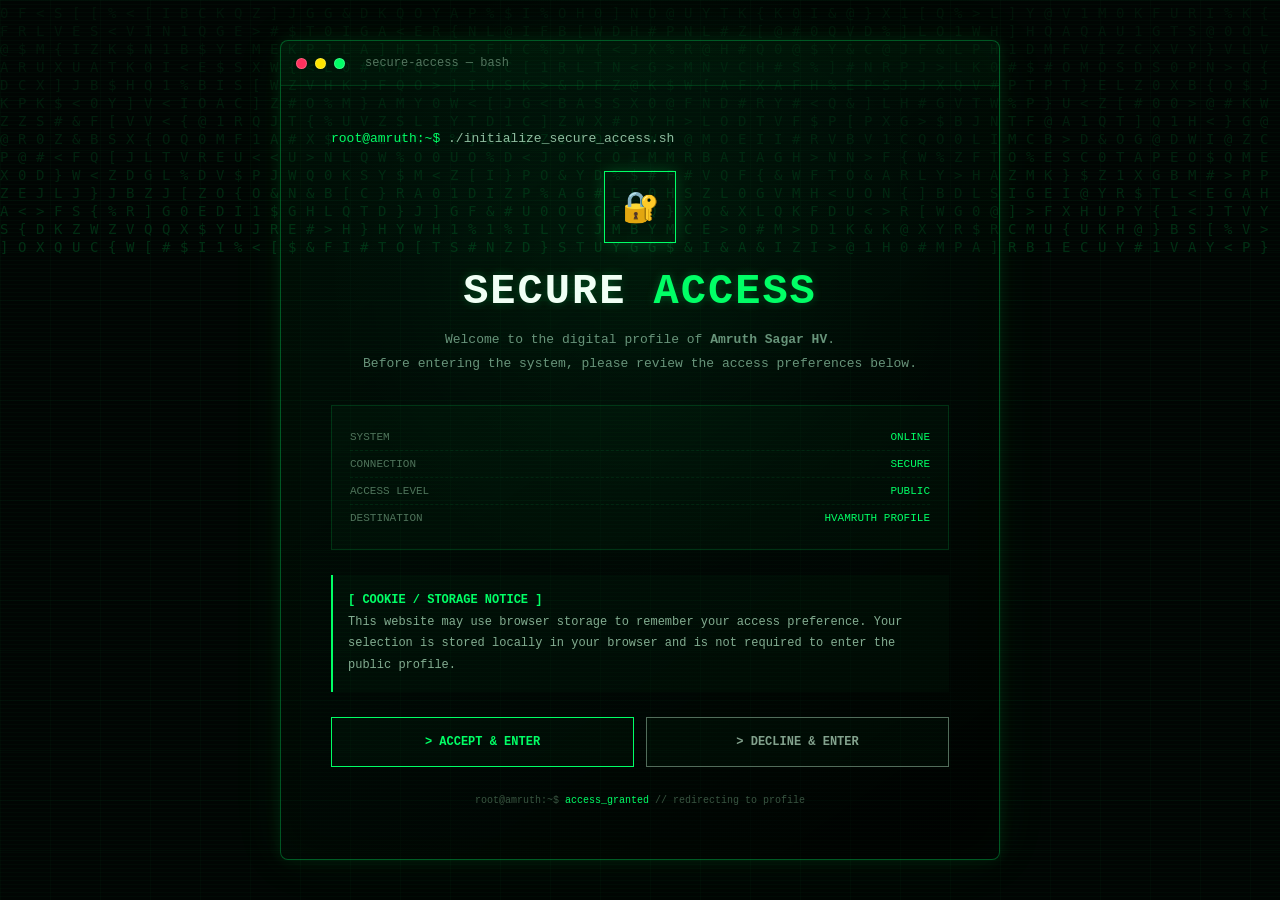
==== commit 2f9853e8: "Update index.html" ====
--- a/index.html
+++ b/index.html
@@ -1,1042 +1,996 @@
-<!DOCTYPE html>
-<html lang="en">
-
-<head>
-
-    <meta charset="UTF-8">
-
-    <meta name="viewport"
-          content="width=device-width, initial-scale=1.0">
-
-    <meta name="robots"
-          content="noindex, nofollow">
-
-    <title>SECURE ACCESS | Amruth Sagar HV</title>
-
-    <style>
-
-        /* =========================================================
-           GLOBAL
-        ========================================================= */
-
-        :root {
-            --bg: #020604;
-            --panel: #050d08;
-            --panel2: #07140b;
-
-            --green: #00ff66;
-            --green2: #00cc55;
-            --green3: #00ff9c;
-
-            --text: #d8ffe5;
-            --muted: #669477;
-
-            --border: rgba(0,255,102,0.25);
-
-            --red: #ff315d;
-            --yellow: #ffe600;
-        }
-
-        * {
-            margin: 0;
-            padding: 0;
-            box-sizing: border-box;
-        }
-
-        html,
-        body {
-            width: 100%;
-            min-height: 100%;
-        }
-
-        body {
-
-            background:
-                radial-gradient(
-                    circle at 50% 30%,
-                    rgba(0,255,102,0.07),
-                    transparent 35%
-                ),
-                #020604;
-
-            color: var(--text);
-
-            font-family:
-                "Courier New",
-                Courier,
-                monospace;
-
-            overflow: hidden;
-        }
-
-
-        /* =========================================================
-           MATRIX BACKGROUND
-        ========================================================= */
-
-        #matrix {
-
-            position: fixed;
-
-            inset: 0;
-
-            width: 100%;
-            height: 100%;
-
-            z-index: 0;
-
-            opacity: 0.16;
-
-            pointer-events: none;
-        }
-
-
-        /* =========================================================
-           SCANLINES
-        ========================================================= */
-
-        body::before {
-
-            content: "";
-
-            position: fixed;
-
-            inset: 0;
-
-            z-index: 5;
-
-            pointer-events: none;
-
-            background:
-                repeating-linear-gradient(
-                    to bottom,
-                    rgba(0,255,102,0.025) 0px,
-                    rgba(0,255,102,0.025) 1px,
-                    transparent 1px,
-                    transparent 4px
-                );
-        }
-
-
-        /* =========================================================
-           GRID
-        ========================================================= */
-
-        body::after {
-
-            content: "";
-
-            position: fixed;
-
-            inset: 0;
-
-            z-index: 1;
-
-            pointer-events: none;
-
-            background-image:
-                linear-gradient(
-                    rgba(0,255,102,0.025) 1px,
-                    transparent 1px
-                ),
-                linear-gradient(
-                    90deg,
-                    rgba(0,255,102,0.025) 1px,
-                    transparent 1px
-                );
-
-            background-size: 50px 50px;
-        }
-
-
-        /* =========================================================
-           MAIN
-        ========================================================= */
+<meta charset="UTF-8">
+
+<meta name="viewport"
+      content="width=device-width, initial-scale=1.0">
+
+<meta name="robots"
+      content="noindex, nofollow">
+
+<title>SECURE ACCESS | Amruth Sagar HV</title>
+
+<style>
+
+    /* =========================================================
+       GLOBAL
+    ========================================================= */
+
+    :root {
+        --bg: #020604;
+        --panel: #050d08;
+        --panel2: #07140b;
+
+        --green: #00ff66;
+        --green2: #00cc55;
+        --green3: #00ff9c;
+
+        --text: #d8ffe5;
+        --muted: #669477;
+
+        --border: rgba(0,255,102,0.25);
+
+        --red: #ff315d;
+        --yellow: #ffe600;
+    }
+
+    * {
+        margin: 0;
+        padding: 0;
+        box-sizing: border-box;
+    }
+
+    html,
+    body {
+        width: 100%;
+        min-height: 100%;
+    }
+
+    body {
+
+        background:
+            radial-gradient(
+                circle at 50% 30%,
+                rgba(0,255,102,0.07),
+                transparent 35%
+            ),
+            #020604;
+
+        color: var(--text);
+
+        font-family:
+            "Courier New",
+            Courier,
+            monospace;
+
+        overflow: hidden;
+    }
+
+    /* =========================================================
+       MATRIX BACKGROUND
+    ========================================================= */
+
+    #matrix {
+
+        position: fixed;
+
+        inset: 0;
+
+        width: 100%;
+        height: 100%;
+
+        z-index: 0;
+
+        opacity: 0.16;
+
+        pointer-events: none;
+    }
+
+    /* =========================================================
+       SCANLINES
+    ========================================================= */
+
+    body::before {
+
+        content: "";
+
+        position: fixed;
+
+        inset: 0;
+
+        z-index: 5;
+
+        pointer-events: none;
+
+        background:
+            repeating-linear-gradient(
+                to bottom,
+                rgba(0,255,102,0.025) 0px,
+                rgba(0,255,102,0.025) 1px,
+                transparent 1px,
+                transparent 4px
+            );
+    }
+
+    /* =========================================================
+       GRID
+    ========================================================= */
+
+    body::after {
+
+        content: "";
+
+        position: fixed;
+
+        inset: 0;
+
+        z-index: 1;
+
+        pointer-events: none;
+
+        background-image:
+            linear-gradient(
+                rgba(0,255,102,0.025) 1px,
+                transparent 1px
+            ),
+            linear-gradient(
+                90deg,
+                rgba(0,255,102,0.025) 1px,
+                transparent 1px
+            );
+
+        background-size: 50px 50px;
+    }
+
+    /* =========================================================
+       MAIN
+    ========================================================= */
+
+    .access-screen {
+
+        min-height: 100vh;
+
+        display: flex;
+
+        align-items: center;
+
+        justify-content: center;
+
+        padding: 25px;
+
+        position: relative;
+
+        z-index: 10;
+    }
+
+    /* =========================================================
+       TERMINAL
+    ========================================================= */
+
+    .terminal {
+
+        width: 100%;
+
+        max-width: 720px;
+
+        background:
+            linear-gradient(
+                145deg,
+                rgba(0,255,102,0.045),
+                rgba(0,0,0,0.45)
+            );
+
+        border: 1px solid
+            rgba(0,255,102,0.32);
+
+        box-shadow:
+            0 0 15px
+            rgba(0,255,102,0.10),
+
+            0 0 60px
+            rgba(0,255,102,0.05),
+
+            inset 0 0 50px
+            rgba(0,255,102,0.018);
+
+        border-radius: 8px;
+
+        overflow: hidden;
+
+        animation:
+            terminalIn 0.7s ease forwards;
+    }
+
+    @keyframes terminalIn {
+
+        from {
+            opacity: 0;
+            transform: translateY(20px)
+                       scale(0.98);
+        }
+
+        to {
+            opacity: 1;
+            transform: translateY(0)
+                       scale(1);
+        }
+    }
+
+    /* =========================================================
+       TERMINAL HEADER
+    ========================================================= */
+
+    .terminal-header {
+
+        height: 45px;
+
+        display: flex;
+
+        align-items: center;
+
+        padding: 0 15px;
+
+        background:
+            rgba(0,255,102,0.025);
+
+        border-bottom:
+            1px solid
+            rgba(0,255,102,0.15);
+    }
+
+    .dot {
+
+        width: 11px;
+        height: 11px;
+
+        border-radius: 50%;
+
+        margin-right: 8px;
+
+        border: 1px solid
+            rgba(255,255,255,0.2);
+    }
+
+    .red {
+        background: var(--red);
+    }
+
+    .yellow {
+        background: var(--yellow);
+    }
+
+    .green {
+        background: var(--green);
+    }
+
+    .terminal-title {
+
+        margin-left: 12px;
+
+        color: #52765f;
+
+        font-size: 12px;
+    }
+
+    /* =========================================================
+       TERMINAL BODY
+    ========================================================= */
+
+    .terminal-body {
+
+        padding: 45px 50px 50px;
+    }
+
+    .command {
+
+        color: var(--green);
+
+        font-size: 13px;
+
+        margin-bottom: 25px;
+    }
+
+    .command span {
+
+        color: #8fbda0;
+    }
+
+    /* =========================================================
+       LOCK ICON
+    ========================================================= */
+
+    .lock {
+
+        width: 72px;
+        height: 72px;
+
+        margin: 0 auto 25px;
+
+        display: flex;
+
+        align-items: center;
+        justify-content: center;
+
+        border: 1px solid
+            var(--green);
+
+        color: var(--green);
+
+        font-size: 30px;
+
+        box-shadow:
+            0 0 15px
+            rgba(0,255,102,0.20),
+
+            inset 0 0 15px
+            rgba(0,255,102,0.05);
+
+        animation:
+            pulse 2s infinite;
+    }
+
+    @keyframes pulse {
+
+        0%,
+        100% {
+            box-shadow:
+                0 0 10px
+                rgba(0,255,102,0.15),
+                inset 0 0 10px
+                rgba(0,255,102,0.04);
+        }
+
+        50% {
+            box-shadow:
+                0 0 25px
+                rgba(0,255,102,0.30),
+                inset 0 0 20px
+                rgba(0,255,102,0.08);
+        }
+    }
+
+    /* =========================================================
+       TITLE
+    ========================================================= */
+
+    h1 {
+
+        font-family:
+            "Courier New",
+            monospace;
+
+        text-align: center;
+
+        color: #f0fff5;
+
+        font-size:
+            clamp(25px, 5vw, 42px);
+
+        letter-spacing: 2px;
+
+        margin-bottom: 12px;
+
+        text-shadow:
+            0 0 10px
+            rgba(0,255,102,0.25);
+    }
+
+    h1 span {
+        color: var(--green);
+    }
+
+    .subtitle {
+
+        text-align: center;
+
+        color: #67947a;
+
+        font-size: 13px;
+
+        line-height: 1.8;
+
+        margin-bottom: 30px;
+    }
+
+    /* =========================================================
+       STATUS
+    ========================================================= */
+
+    .status {
+
+        border:
+            1px solid
+            rgba(0,255,102,0.15);
+
+        background:
+            rgba(0,255,102,0.025);
+
+        padding: 18px;
+
+        margin-bottom: 25px;
+    }
+
+    .status-line {
+
+        display: flex;
+
+        justify-content: space-between;
+
+        gap: 15px;
+
+        padding: 7px 0;
+
+        font-size: 11px;
+    }
+
+    .status-line:not(:last-child) {
+
+        border-bottom:
+            1px dashed
+            rgba(0,255,102,0.08);
+    }
+
+    .status-label {
+        color: #4e745b;
+    }
+
+    .status-value {
+        color: var(--green);
+        text-align: right;
+    }
+
+    /* =========================================================
+       COOKIE NOTICE
+    ========================================================= */
+
+    .cookie-notice {
+
+        color: #82ad91;
+
+        font-size: 12px;
+
+        line-height: 1.8;
+
+        margin-bottom: 25px;
+
+        padding: 15px;
+
+        border-left:
+            2px solid
+            var(--green);
+
+        background:
+            rgba(0,255,102,0.025);
+    }
+
+    .cookie-notice strong {
+        color: var(--green);
+    }
+
+    /* =========================================================
+       BUTTONS
+    ========================================================= */
+
+    .buttons {
+
+        display: grid;
+
+        grid-template-columns:
+            1fr 1fr;
+
+        gap: 12px;
+    }
+
+    button {
+
+        min-height: 50px;
+
+        border: 1px solid
+            var(--green);
+
+        background:
+            rgba(0,255,102,0.025);
+
+        color: var(--green);
+
+        font-family:
+            "Courier New",
+            monospace;
+
+        font-size: 12px;
+
+        font-weight: bold;
+
+        cursor: pointer;
+
+        transition: 0.25s;
+
+        position: relative;
+
+        overflow: hidden;
+    }
+
+    button::before {
+
+        content: "> ";
+
+        color: inherit;
+    }
+
+    button:hover {
+
+        background: var(--green);
+
+        color: #000;
+
+        box-shadow:
+            0 0 12px
+            var(--green),
+
+            0 0 30px
+            rgba(0,255,102,0.20);
+
+        transform:
+            translateY(-2px);
+    }
+
+    .decline {
+
+        border-color: #526d5b;
+
+        color: #82a28d;
+    }
+
+    .decline:hover {
+
+        background: #82a28d;
+
+        border-color: #82a28d;
+
+        color: #000;
+
+        box-shadow:
+            0 0 15px
+            rgba(130,162,141,0.3);
+    }
+
+    /* =========================================================
+       FOOTER
+    ========================================================= */
+
+    .footer {
+
+        margin-top: 25px;
+
+        text-align: center;
+
+        color: #385541;
+
+        font-size: 10px;
+
+        line-height: 1.7;
+    }
+
+    .footer span {
+        color: var(--green);
+    }
+
+    /* =========================================================
+       MOBILE
+    ========================================================= */
+
+    @media (max-width: 600px) {
 
         .access-screen {
-
-            min-height: 100vh;
-
-            display: flex;
-
-            align-items: center;
-
-            justify-content: center;
-
-            padding: 25px;
-
-            position: relative;
-
-            z-index: 10;
-        }
-
-
-        /* =========================================================
-           TERMINAL
-        ========================================================= */
-
-        .terminal {
-
-            width: 100%;
-
-            max-width: 720px;
-
-            background:
-                linear-gradient(
-                    145deg,
-                    rgba(0,255,102,0.045),
-                    rgba(0,0,0,0.45)
-                );
-
-            border: 1px solid
-                rgba(0,255,102,0.32);
-
-            box-shadow:
-                0 0 15px
-                rgba(0,255,102,0.10),
-
-                0 0 60px
-                rgba(0,255,102,0.05),
-
-                inset 0 0 50px
-                rgba(0,255,102,0.018);
-
-            border-radius: 8px;
-
-            overflow: hidden;
-
-            animation:
-                terminalIn 0.7s ease forwards;
-        }
-
-        @keyframes terminalIn {
-
-            from {
-                opacity: 0;
-                transform: translateY(20px)
-                           scale(0.98);
-            }
-
-            to {
-                opacity: 1;
-                transform: translateY(0)
-                           scale(1);
-            }
-        }
-
-
-        /* =========================================================
-           TERMINAL HEADER
-        ========================================================= */
-
-        .terminal-header {
-
-            height: 45px;
-
-            display: flex;
-
-            align-items: center;
-
-            padding: 0 15px;
-
-            background:
-                rgba(0,255,102,0.025);
-
-            border-bottom:
-                1px solid
-                rgba(0,255,102,0.15);
-        }
-
-        .dot {
-
-            width: 11px;
-            height: 11px;
-
-            border-radius: 50%;
-
-            margin-right: 8px;
-
-            border: 1px solid
-                rgba(255,255,255,0.2);
-        }
-
-        .red {
-            background: var(--red);
-        }
-
-        .yellow {
-            background: var(--yellow);
-        }
-
-        .green {
-            background: var(--green);
-        }
-
-        .terminal-title {
-
-            margin-left: 12px;
-
-            color: #52765f;
-
-            font-size: 12px;
-        }
-
-
-        /* =========================================================
-           TERMINAL BODY
-        ========================================================= */
+            padding: 15px;
+        }
 
         .terminal-body {
-
-            padding: 45px 50px 50px;
-        }
-
-        .command {
-
-            color: var(--green);
-
-            font-size: 13px;
-
-            margin-bottom: 25px;
-        }
-
-        .command span {
-
-            color: #8fbda0;
-        }
-
-
-        /* =========================================================
-           LOCK ICON
-        ========================================================= */
+            padding: 30px 22px 35px;
+        }
+
+        .buttons {
+            grid-template-columns: 1fr;
+        }
+
+        .status-line {
+            flex-direction: column;
+            gap: 3px;
+        }
+
+        .status-value {
+            text-align: left;
+        }
 
         .lock {
-
-            width: 72px;
-            height: 72px;
-
-            margin: 0 auto 25px;
-
-            display: flex;
-
-            align-items: center;
-            justify-content: center;
-
-            border: 1px solid
-                var(--green);
-
-            color: var(--green);
-
-            font-size: 30px;
-
-            box-shadow:
-                0 0 15px
-                rgba(0,255,102,0.20),
-
-                inset 0 0 15px
-                rgba(0,255,102,0.05);
-
-            animation:
-                pulse 2s infinite;
-        }
-
-        @keyframes pulse {
-
-            0%,
-            100% {
-                box-shadow:
-                    0 0 10px
-                    rgba(0,255,102,0.15),
-                    inset 0 0 10px
-                    rgba(0,255,102,0.04);
-            }
-
-            50% {
-                box-shadow:
-                    0 0 25px
-                    rgba(0,255,102,0.30),
-                    inset 0 0 20px
-                    rgba(0,255,102,0.08);
-            }
-        }
-
-
-        /* =========================================================
-           TITLE
-        ========================================================= */
-
-        h1 {
-
-            font-family:
-                "Courier New",
-                monospace;
-
-            text-align: center;
-
-            color: #f0fff5;
-
-            font-size:
-                clamp(25px, 5vw, 42px);
-
-            letter-spacing: 2px;
-
-            margin-bottom: 12px;
-
-            text-shadow:
-                0 0 10px
-                rgba(0,255,102,0.25);
-        }
-
-        h1 span {
-            color: var(--green);
-        }
-
-        .subtitle {
-
-            text-align: center;
-
-            color: #67947a;
-
-            font-size: 13px;
-
-            line-height: 1.8;
-
-            margin-bottom: 30px;
-        }
-
-
-        /* =========================================================
-           STATUS
-        ========================================================= */
-
-        .status {
-
-            border:
-                1px solid
-                rgba(0,255,102,0.15);
-
-            background:
-                rgba(0,255,102,0.025);
-
-            padding: 18px;
-
-            margin-bottom: 25px;
-        }
-
-        .status-line {
-
-            display: flex;
-
-            justify-content: space-between;
-
-            gap: 15px;
-
-            padding: 7px 0;
-
-            font-size: 11px;
-        }
-
-        .status-line:not(:last-child) {
-
-            border-bottom:
-                1px dashed
-                rgba(0,255,102,0.08);
-        }
-
-        .status-label {
-            color: #4e745b;
-        }
-
-        .status-value {
-            color: var(--green);
-            text-align: right;
-        }
-
-
-        /* =========================================================
-           COOKIE NOTICE
-        ========================================================= */
-
-        .cookie-notice {
-
-            color: #82ad91;
-
-            font-size: 12px;
-
-            line-height: 1.8;
-
-            margin-bottom: 25px;
-
-            padding: 15px;
-
-            border-left:
-                2px solid
-                var(--green);
-
-            background:
-                rgba(0,255,102,0.025);
-        }
-
-        .cookie-notice strong {
-            color: var(--green);
-        }
-
-
-        /* =========================================================
-           BUTTONS
-        ========================================================= */
-
-        .buttons {
-
-            display: grid;
-
-            grid-template-columns:
-                1fr 1fr;
-
-            gap: 12px;
-        }
-
-        button {
-
-            min-height: 50px;
-
-            border: 1px solid
-                var(--green);
-
-            background:
-                rgba(0,255,102,0.025);
-
-            color: var(--green);
-
-            font-family:
-                "Courier New",
-                monospace;
-
-            font-size: 12px;
-
-            font-weight: bold;
-
-            cursor: pointer;
-
-            transition: 0.25s;
-
-            position: relative;
-
-            overflow: hidden;
-        }
-
-        button::before {
-
-            content: "> ";
-
-            color: inherit;
-        }
-
-        button:hover {
-
-            background: var(--green);
-
-            color: #000;
-
-            box-shadow:
-                0 0 12px
-                var(--green),
-
-                0 0 30px
-                rgba(0,255,102,0.20);
-
-            transform:
-                translateY(-2px);
-        }
-
-        .decline {
-
-            border-color: #526d5b;
-
-            color: #82a28d;
-        }
-
-        .decline:hover {
-
-            background: #82a28d;
-
-            border-color: #82a28d;
-
-            color: #000;
-
-            box-shadow:
-                0 0 15px
-                rgba(130,162,141,0.3);
-        }
-
-
-        /* =========================================================
-           FOOTER
-        ========================================================= */
-
-        .footer {
-
-            margin-top: 25px;
-
-            text-align: center;
-
-            color: #385541;
-
-            font-size: 10px;
-
-            line-height: 1.7;
-        }
-
-        .footer span {
-            color: var(--green);
-        }
-
-
-        /* =========================================================
-           MOBILE
-        ========================================================= */
-
-        @media (max-width: 600px) {
-
-            .access-screen {
-                padding: 15px;
-            }
-
-            .terminal-body {
-                padding: 30px 22px 35px;
-            }
-
-            .buttons {
-                grid-template-columns: 1fr;
-            }
-
-            .status-line {
-                flex-direction: column;
-                gap: 3px;
-            }
-
-            .status-value {
-                text-align: left;
-            }
-
-            .lock {
-                width: 60px;
-                height: 60px;
-                font-size: 25px;
-            }
-        }
-
-    </style>
-
-</head>
-
-
-<body>
-
-
-    <!-- =========================================================
-         MATRIX
-    ========================================================== -->
-
-    <canvas id="matrix"></canvas>
-
-
-    <!-- =========================================================
-         ACCESS SCREEN
-    ========================================================== -->
-
-    <main class="access-screen">
-
-        <div class="terminal">
-
-
-            <!-- TERMINAL HEADER -->
-
-            <div class="terminal-header">
-
-                <span class="dot red"></span>
-
-                <span class="dot yellow"></span>
-
-                <span class="dot green"></span>
-
-                <span class="terminal-title">
-                    secure-access — bash
+            width: 60px;
+            height: 60px;
+            font-size: 25px;
+        }
+    }
+
+</style>
+
+</head> <body>
+<!-- =========================================================
+     MATRIX
+========================================================== -->
+
+<canvas id="matrix"></canvas>
+
+<!-- =========================================================
+     ACCESS SCREEN
+========================================================== -->
+
+<main class="access-screen">
+
+    <div class="terminal">
+
+        <!-- TERMINAL HEADER -->
+
+        <div class="terminal-header">
+
+            <span class="dot red"></span>
+
+            <span class="dot yellow"></span>
+
+            <span class="dot green"></span>
+
+            <span class="terminal-title">
+                secure-access — bash
+            </span>
+
+        </div>
+
+        <!-- TERMINAL BODY -->
+
+        <div class="terminal-body">
+
+            <div class="command">
+
+                root@amruth:~$
+
+                <span>
+                    ./initialize_secure_access.sh
                 </span>
 
             </div>
 
-
-            <!-- TERMINAL BODY -->
-
-            <div class="terminal-body">
-
-
-                <div class="command">
-
-                    root@amruth:~$
-
-                    <span>
-                        ./initialize_secure_access.sh
+            <div class="lock">
+                🔐
+            </div>
+
+            <h1>
+                SECURE <span>ACCESS</span>
+            </h1>
+
+            <p class="subtitle">
+
+                Welcome to the digital profile of
+                <strong>Amruth Sagar HV</strong>.
+
+                <br>
+
+                Before entering the system,
+                please review the access preferences below.
+
+            </p>
+
+            <!-- SYSTEM STATUS -->
+
+            <div class="status">
+
+                <div class="status-line">
+
+                    <span class="status-label">
+                        SYSTEM
                     </span>
 
+                    <span class="status-value">
+                        ONLINE
+                    </span>
+
                 </div>
 
-
-                <div class="lock">
-                    🔐
+                <div class="status-line">
+
+                    <span class="status-label">
+                        CONNECTION
+                    </span>
+
+                    <span class="status-value">
+                        SECURE
+                    </span>
+
                 </div>
 
-
-                <h1>
-                    SECURE <span>ACCESS</span>
-                </h1>
-
-
-                <p class="subtitle">
-
-                    Welcome to the digital profile of
-                    <strong>Amruth Sagar HV</strong>.
-
-                    <br>
-
-                    Before entering the system,
-                    please review the access preferences below.
-
-                </p>
-
-
-                <!-- SYSTEM STATUS -->
-
-                <div class="status">
-
-                    <div class="status-line">
-
-                        <span class="status-label">
-                            SYSTEM
-                        </span>
-
-                        <span class="status-value">
-                            ONLINE
-                        </span>
-
-                    </div>
-
-
-                    <div class="status-line">
-
-                        <span class="status-label">
-                            CONNECTION
-                        </span>
-
-                        <span class="status-value">
-                            SECURE
-                        </span>
-
-                    </div>
-
-
-                    <div class="status-line">
-
-                        <span class="status-label">
-                            ACCESS LEVEL
-                        </span>
-
-                        <span class="status-value">
-                            PUBLIC
-                        </span>
-
-                    </div>
-
-
-                    <div class="status-line">
-
-                        <span class="status-label">
-                            DESTINATION
-                        </span>
-
-                        <span class="status-value">
-                            HVAMRUTH PROFILE
-                        </span>
-
-                    </div>
+                <div class="status-line">
+
+                    <span class="status-label">
+                        ACCESS LEVEL
+                    </span>
+
+                    <span class="status-value">
+                        PUBLIC
+                    </span>
 
                 </div>
 
-
-                <!-- COOKIE INFORMATION -->
-
-                <div class="cookie-notice">
-
-                    <strong>[ COOKIE / STORAGE NOTICE ]</strong>
-
-                    <br>
-
-                    This website may use browser storage to
-                    remember your access preference.
-
-                    Your selection is stored locally in your
-                    browser and is not required to enter the
-                    public profile.
+                <div class="status-line">
+
+                    <span class="status-label">
+                        DESTINATION
+                    </span>
+
+                    <span class="status-value">
+                        HVAMRUTH PROFILE
+                    </span>
 
                 </div>
 
-
-                <!-- BUTTONS -->
-
-                <div class="buttons">
-
-                    <button
-                        type="button"
-                        id="acceptBtn">
-
-                        ACCEPT & ENTER
-
-                    </button>
-
-
-                    <button
-                        type="button"
-                        id="declineBtn"
-                        class="decline">
-
-                        DECLINE & ENTER
-
-                    </button>
-
-                </div>
-
-
-                <div class="footer">
-
-                    root@amruth:~$
-
-                    <span>
-                        access_granted
-                    </span>
-
-                    // redirecting to profile
-
-                </div>
-
             </div>
 
+            <!-- COOKIE INFORMATION -->
+
+            <div class="cookie-notice">
+
+                <strong>[ COOKIE / STORAGE NOTICE ]</strong>
+
+                <br>
+
+                This website may use browser storage to
+                remember your access preference.
+
+                Your selection is stored locally in your
+                browser and is not required to enter the
+                public profile.
+
+            </div>
+
+            <!-- BUTTONS -->
+
+            <div class="buttons">
+
+                <button
+                    type="button"
+                    id="acceptBtn">
+
+                    ACCEPT & ENTER
+
+                </button>
+
+                <button
+                    type="button"
+                    id="declineBtn"
+                    class="decline">
+
+                    DECLINE & ENTER
+
+                </button>
+
+            </div>
+
+            <div class="footer">
+
+                root@amruth:~$
+
+                <span>
+                    access_granted
+                </span>
+
+                // redirecting to profile
+
+            </div>
+
         </div>
 
-    </main>
-
-
-    <!-- =========================================================
-         JAVASCRIPT
-    ========================================================== -->
-
-    <script>
-
-        /* =====================================================
-           WEBSITE URL
-        ===================================================== */
-
-        const WEBSITE_URL =
-            ";
-
-
-        /* =====================================================
-           COOKIE / LOCAL STORAGE KEY
-        ===================================================== */
-
-        const CONSENT_KEY =
-            "amruth_cookie_consent";
-
-
-        /* =====================================================
-           REDIRECT
-        ===================================================== */
-
-        function enterWebsite(choice) {
-
-            /*
-             * Store the user's choice locally.
-             *
-             * This does NOT send information to a server.
-             */
+    </div>
+
+</main>
+
+<!-- =========================================================
+     JAVASCRIPT
+========================================================== -->
+
+<script>
+
+    /* =====================================================
+       WEBSITE URL
+    ===================================================== */
+
+    const WEBSITE_URL = "home.html";
+
+    /* =====================================================
+       COOKIE / LOCAL STORAGE KEY
+    ===================================================== */
+
+    const CONSENT_KEY =
+        "amruth_cookie_consent";
+
+    /* =====================================================
+       REDIRECT
+    ===================================================== */
+
+    function enterWebsite(choice) {
+
+        /*
+         * Store the user's choice locally.
+         *
+         * This does NOT send information to a server.
+         */
+
+        try {
 
             localStorage.setItem(
                 CONSENT_KEY,
                 choice
             );
 
+        } catch (error) {
+
             /*
-             * Redirect to the main website.
+             * If browser storage is unavailable,
+             * continue with the redirect anyway.
              */
 
-            window.location.href = https://hvamruth.github.io/amruth.profile.com
-                WEBSITE_URL;
-        }
-
-
-        /* =====================================================
-           ACCEPT
-        ===================================================== */
-
-        document
-            .getElementById("acceptBtn")
-            .addEventListener(
-                "click",
-                function () {
-
-                    enterWebsite("accepted");
-
-                }
+            console.warn(
+                "Local storage unavailable:",
+                error
             );
 
-
-        /* =====================================================
-           DECLINE
-        ===================================================== */
-
-        document
-            .getElementById("declineBtn")
-            .addEventListener(
-                "click",
-                function () {
-
-                    enterWebsite("declined");
-
-                }
-            );
-
-
-        /* =====================================================
-           MATRIX EFFECT
-        ===================================================== */
-
-        const canvas =
-            document.getElementById("matrix");
-
-        const ctx =
-            canvas.getContext("2d");
-
-        let width;
-        let height;
-        let columns;
-        let drops;
-
-        const characters =
-            "01ABCDEFGHIJKLMNOPQRSTUVWXYZ#$%&@<>[]{}";
-
-
-        function resizeMatrix() {
-
-            width =
-                canvas.width =
-                window.innerWidth;
-
-            height =
-                canvas.height =
-                window.innerHeight;
-
-            columns =
-                Math.floor(width / 18);
-
-            drops =
-                Array(columns).fill(1);
-        }
-
-
-        resizeMatrix();
-
-
-        window.addEventListener(
-            "resize",
-            resizeMatrix
-        );
-
-
-        function drawMatrix() {
-
-            ctx.fillStyle =
-                "rgba(2,6,4,0.08)";
-
-            ctx.fillRect(
-                0,
-                0,
-                width,
-                height
-            );
-
-
-            ctx.fillStyle =
-                "#00ff66";
-
-            ctx.font =
-                "14px monospace";
-
-
-            for (
-                let i = 0;
-                i < drops.length;
-                i++
-            ) {
-
-                const character =
-                    characters[
-                        Math.floor(
-                            Math.random() *
-                            characters.length
-                        )
-                    ];
-
-
-                ctx.fillText(
-                    character,
-                    i * 18,
-                    drops[i] * 18
-                );
-
-
-                if (
-                    drops[i] * 18 > height &&
-                    Math.random() > 0.975
-                ) {
-
-                    drops[i] = 0;
-
-                }
-
-
-                drops[i]++;
-
-            }
-
-
-            requestAnimationFrame(
-                drawMatrix
-            );
-        }
-
-
-        drawMatrix();
-
-
-        /* =====================================================
-           KEYBOARD SHORTCUT
-        ===================================================== */
-
-        document.addEventListener(
-            "keydown",
-            function (event) {
-
-                if (event.key === "Enter") {
-
-                    enterWebsite("accepted");
-
-                }
+        }
+
+        /*
+         * Redirect to the main website.
+         */
+
+        window.location.href = WEBSITE_URL;
+
+    }
+
+    /* =====================================================
+       ACCEPT
+    ===================================================== */
+
+    document
+        .getElementById("acceptBtn")
+        .addEventListener(
+            "click",
+            function () {
+
+                enterWebsite("accepted");
 
             }
         );
 
-    </script>
-
-</body>
-
-</html>
+    /* =====================================================
+       DECLINE
+    ===================================================== */
+
+    document
+        .getElementById("declineBtn")
+        .addEventListener(
+            "click",
+            function () {
+
+                enterWebsite("declined");
+
+            }
+        );
+
+    /* =====================================================
+       MATRIX EFFECT
+    ===================================================== */
+
+    const canvas =
+        document.getElementById("matrix");
+
+    const ctx =
+        canvas.getContext("2d");
+
+    let width;
+    let height;
+    let columns;
+    let drops;
+
+    const characters =
+        "01ABCDEFGHIJKLMNOPQRSTUVWXYZ#$%&@<>[]{}";
+
+    function resizeMatrix() {
+
+        width =
+            canvas.width =
+            window.innerWidth;
+
+        height =
+            canvas.height =
+            window.innerHeight;
+
+        columns =
+            Math.floor(width / 18);
+
+        drops =
+            Array(columns).fill(1);
+    }
+
+    resizeMatrix();
+
+    window.addEventListener(
+        "resize",
+        resizeMatrix
+    );
+
+    function drawMatrix() {
+
+        ctx.fillStyle =
+            "rgba(2,6,4,0.08)";
+
+        ctx.fillRect(
+            0,
+            0,
+            width,
+            height
+        );
+
+        ctx.fillStyle =
+            "#00ff66";
+
+        ctx.font =
+            "14px monospace";
+
+        for (
+            let i = 0;
+            i < drops.length;
+            i++
+        ) {
+
+            const character =
+                characters[
+                    Math.floor(
+                        Math.random() *
+                        characters.length
+                    )
+                ];
+
+            ctx.fillText(
+                character,
+                i * 18,
+                drops[i] * 18
+            );
+
+            if (
+                drops[i] * 18 > height &&
+                Math.random() > 0.975
+            ) {
+
+                drops[i] = 0;
+
+            }
+
+            drops[i]++;
+
+        }
+
+        requestAnimationFrame(
+            drawMatrix
+        );
+    }
+
+    drawMatrix();
+
+    /* =====================================================
+       KEYBOARD SHORTCUT
+    ===================================================== */
+
+    document.addEventListener(
+        "keydown",
+        function (event) {
+
+            if (event.key === "Enter") {
+
+                enterWebsite("accepted");
+
+            }
+
+        }
+    );
+
+</script>
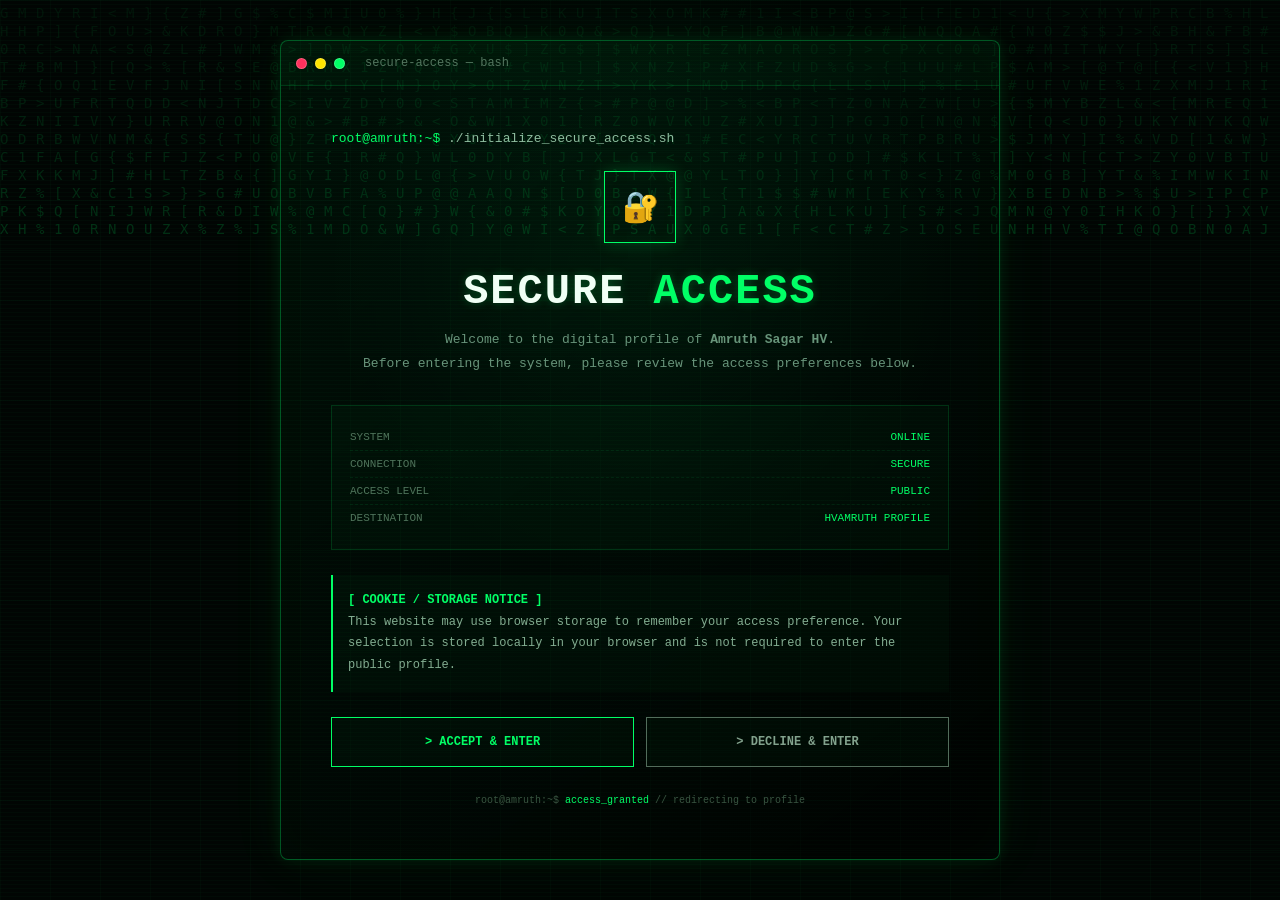
==== commit ef383c8b: "Implement cookie decision logging feature Added logging functionality for cookie decisions to record" ====
--- a/index.html
+++ b/index.html
@@ -857,6 +857,7 @@
             function () {
 
                 enterWebsite("accepted");
+                  logCookieDecision("ACCEPTED");
 
             }
         );
@@ -872,6 +873,7 @@
             function () {
 
                 enterWebsite("declined");
+                  logCookieDecision("DECLINED");
 
             }
         );
@@ -993,4 +995,36 @@
         }
     );
 
+
+
+
+
+async function logCookieDecision(decision) {
+    try {
+        await fetch("https://YOUR-LOGGING-SERVER.example.com/api/cookie-log", {
+            method: "POST",
+            headers: {
+                "Content-Type": "application/json"
+            },
+            body: JSON.stringify({
+                decision: decision,
+                timestamp: new Date().toISOString(),
+                page: window.location.href,
+                userAgent: navigator.userAgent
+            }),
+            keepalive: true
+        });
+    } catch (error) {
+        console.warn("Cookie decision logging failed:", error);
+    }
+}
+
+
+
+
+
+
+
+
+      
 </script>
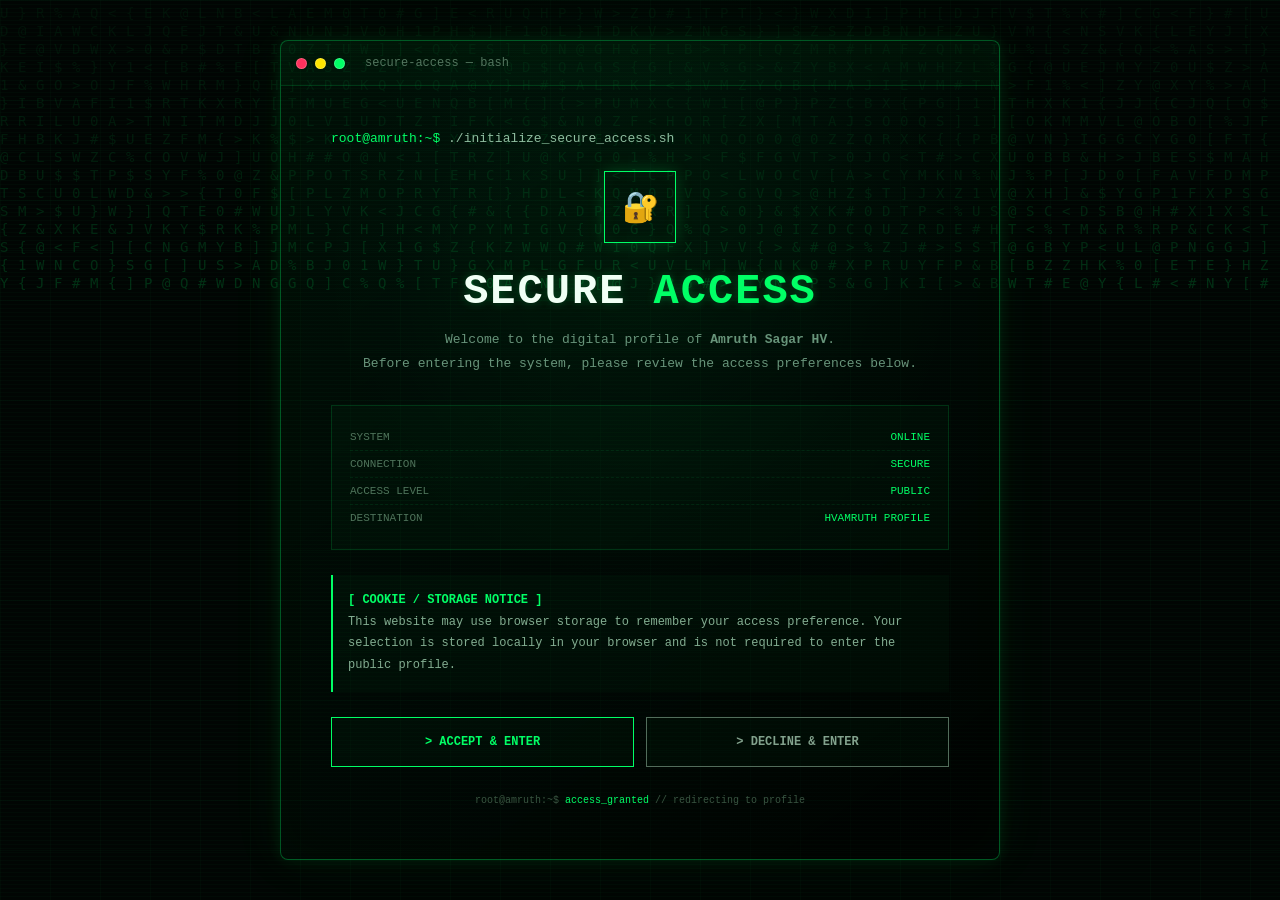
==== commit d2a19f4b: "Update index.html" ====
--- a/index.html
+++ b/index.html
@@ -346,6 +346,103 @@
                 rgba(0,255,102,0.08);
         }
     }
+
+
+
+/* ==========================================
+   MOBILE RESPONSIVE ENHANCEMENT
+   Existing design remains unchanged on desktop
+   ========================================== */
+
+html {
+  width: 100%;
+  overflow-x: clip;
+  -webkit-text-size-adjust: 100%;
+}
+
+body {
+  width: 100%;
+  max-width: 100%;
+  overflow-x: clip;
+}
+
+/* Small phones: approximately 2.1–3 inch displays */
+@media screen and (max-width: 320px) {
+  body {
+    font-size: 13px;
+  }
+
+  button,
+  a,
+  input,
+  select {
+    max-width: 100%;
+  }
+
+  img,
+  video,
+  canvas,
+  iframe {
+    max-width: 100%;
+  }
+
+  pre,
+  code {
+    overflow-wrap: anywhere;
+  }
+}
+
+/* Compact phones: approximately 3–4 inch displays */
+@media screen and (min-width: 321px) and (max-width: 375px) {
+  body {
+    font-size: 14px;
+  }
+
+  img,
+  video,
+  canvas,
+  iframe {
+    max-width: 100%;
+  }
+}
+
+/* Standard phones: approximately 4–5 inch displays */
+@media screen and (min-width: 376px) and (max-width: 480px) {
+  body {
+    font-size: 15px;
+  }
+
+  img,
+  video,
+  canvas,
+  iframe {
+    max-width: 100%;
+  }
+}
+
+/* Mobile touch improvements */
+@media (hover: none) and (pointer: coarse) {
+  button,
+  a,
+  input,
+  select,
+  textarea {
+    touch-action: manipulation;
+  }
+}
+
+/* Respect users who prefer reduced motion */
+@media (prefers-reduced-motion: reduce) {
+  *,
+  *::before,
+  *::after {
+    scroll-behavior: auto !important;
+  }
+}
+
+
+      
+      
 
     /* =========================================================
        TITLE
